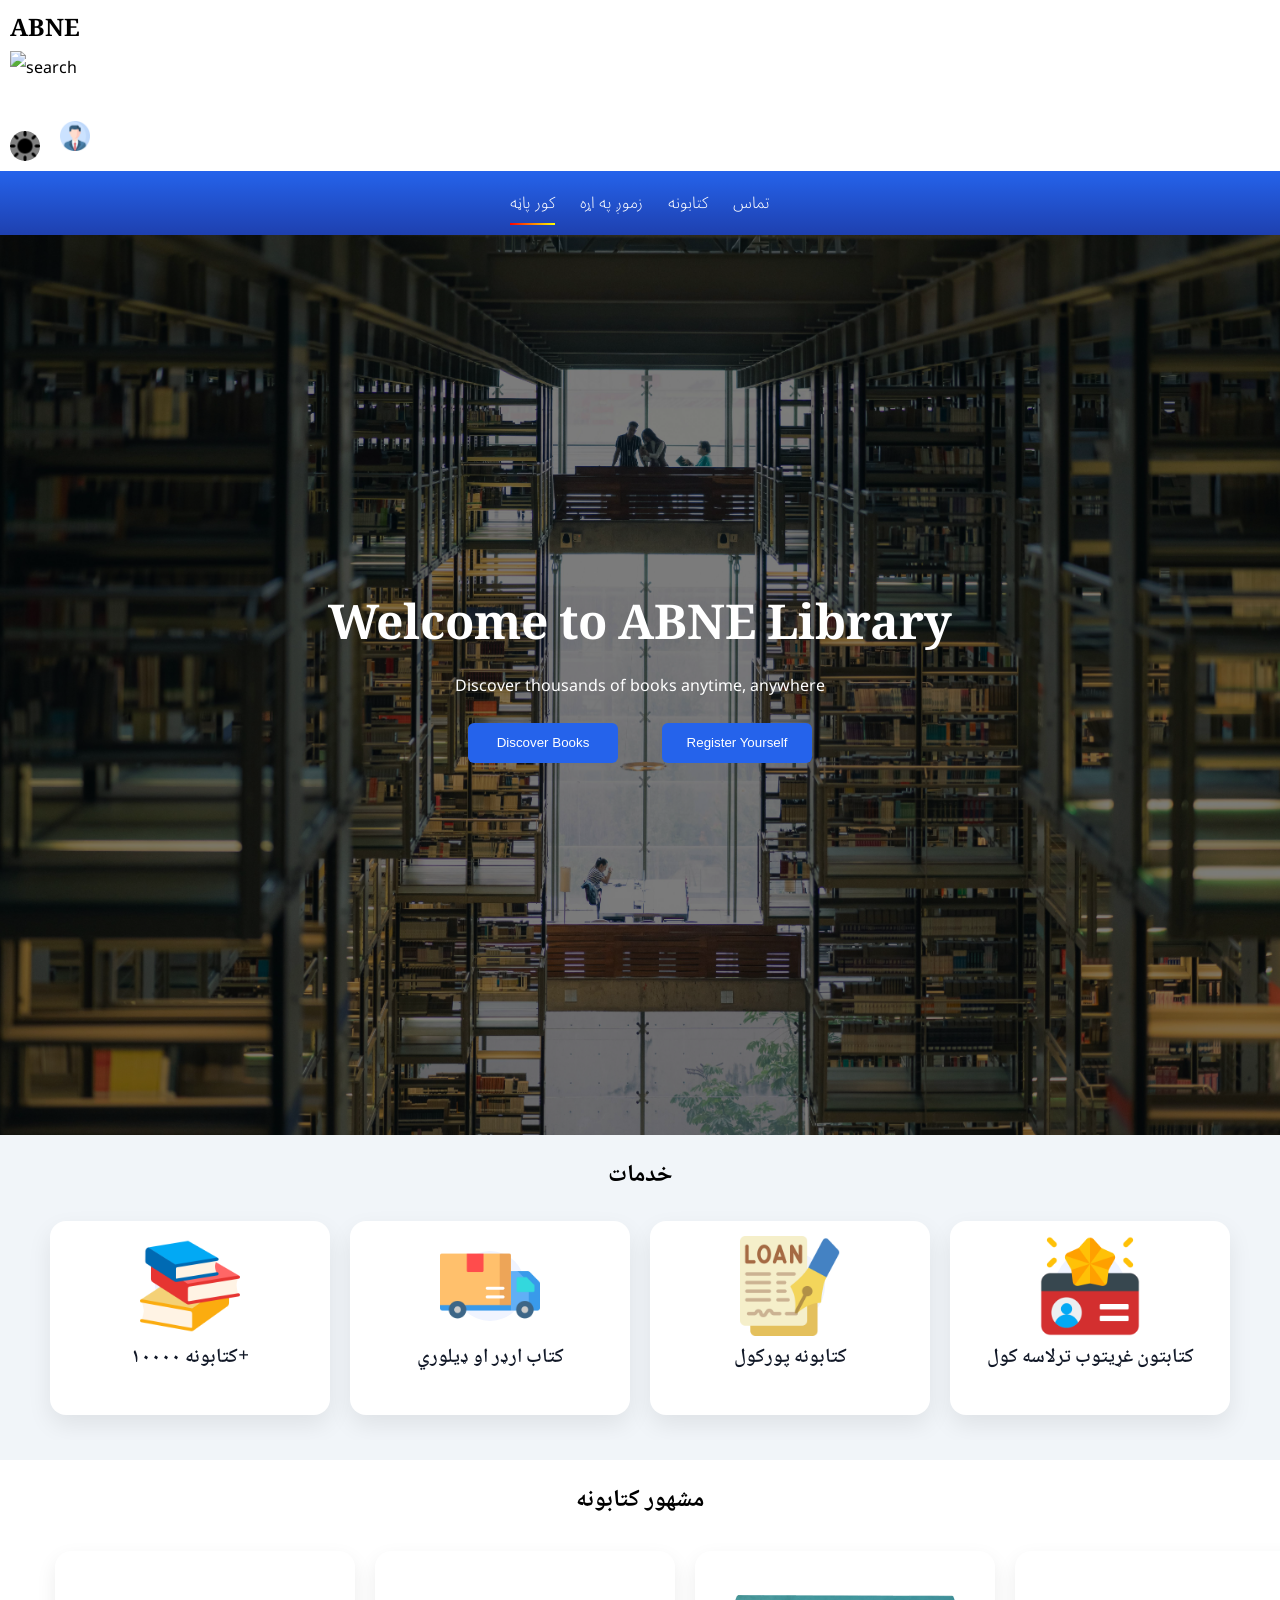
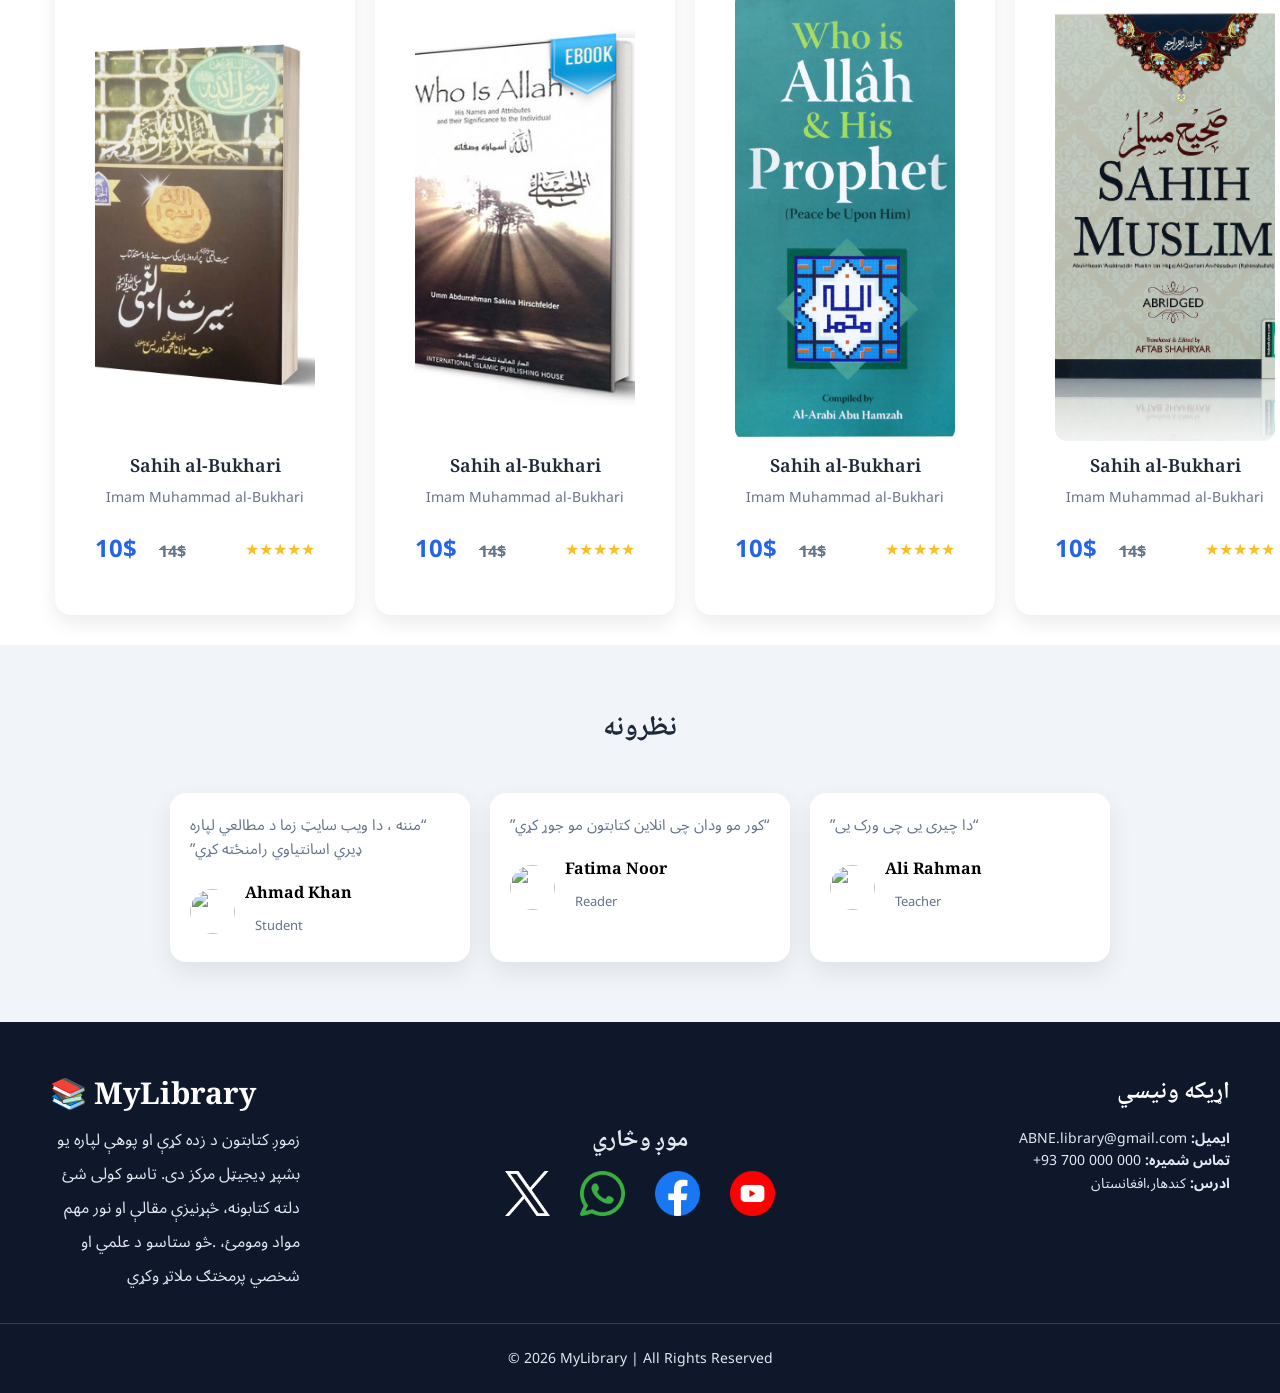
==== index.html @ 6ad006e9 "updated homepage" ====
<!DOCTYPE html>
<html lang="ps">

<head>
    <meta charset="UTF-8">
    <meta name="viewport" content="width=device-width, initial-scale=1.0">
    <title>ABNE Library</title>
    <link rel="stylesheet" href="style.css">
    <link rel="stylesheet" href="navbar.css">

    <link rel="preload" as="image" href="./assets/herosection.jpg">
    <link rel="preload" as="image" href="./assets/herosection2.jpg">
    <link rel="preload" as="image" href="./assets/herosection3.jpg">
    <link rel="preload" as="image" href="./assets/herosection4.jpg">

    <link
        href="https://fonts.googleapis.com/css2?family=Noto+Naskh+Arabic:wght@400;700&family=Noto+Sans+Arabic:wght@400;700&display=swap"
        rel="stylesheet">
</head>
<style>
    .nav-links li:nth-of-type(1) a::after{
    width: 100%;
    background:linear-gradient(to right,red,yellow);
}
</style>
<body>

    <header>
        <div id="logo_container">
            <h2>ABNE</h2>
      <div id="search_container">
    <img src="icons/search.png" alt="search">
    <input type="text" placeholder="کتاب ولټوئ...">
</div>
        <div id="buttons_container">
            <button><img src="./assets/headerIcons/sun.png" alt="" width="30" height="30"></button>
            <div><img src="./assets/profile/profile.png" alt="" width="30" height="30"></div>
        </div>
    </header>
    <!-- Navbar -->
    <nav class="navbar">
        <div class="nav-container">
            <ul class="nav-links">
                <li><a href="index.html">کور پاڼه</a></li>
                <li><a href="about.html">زموږ په اړه</a></li>
                <li><a href="books.html">کتابونه</a></li>
                <li><a href="#">تماس</a></li>
            </ul>
        </div>
    </nav>

    <!-- Hero Section -->
    <section class="hero">
        <div class="hero-content">
            <h1>Welcome to ABNE Library</h1>
            <p>Discover thousands of books anytime, anywhere</p>
            <button>Discover Books</button>
            <button>Register Yourself</button>
        </div>
    </section>



    <section id="featureSection">
        <h1>خدمات</h1>
        <div id="featureCards">

            <div class="featureCard">
                <div class="featureIcon">
                    <img src="./assets/icons/stack-of-books.png" alt="" width="100" height="100">
                </div>
                <h3 class="featureTitle">کتابونه ۱۰۰۰۰+ </h3>
            </div>

            <div class="featureCard">
                <div class="featureIcon">
                    <img src="./assets/icons/delivery.png" alt="" width="100" height="100">
                </div>
                <h3 class="featureTitle">کتاب ارډر او ډیلوري</h3>
            </div>

            <div class="featureCard">
                <div class="featureIcon">
                    <img src="./assets/icons/signing.png" alt="" width="100" height="100">
                </div>
                <h3 class="featureTitle">کتابونه پورکول</h3>
            </div>
            <div class="featureCard">
                <div class="featureIcon">
                    <img src="./assets/icons/member-card.png" alt="" width="100" height="100">
                </div>
                <h3 class="featureTitle">کتابتون غړیتوب ترلاسه کول </h3>
            </div>
        </div>
    </section>


    <!-- Featured Books -->
    <section class="section">
        <h2>مشهور کتابونه</h2>
        <div class="books">

            <div class="featured_book">
                <div class="imgDiv">
                    <img src="./assets/books/Seerat-Ul-Nabi-S.A.W-By-Maulana-Muhammad-Idrees-Kandhlavi.jpg" alt="">
                </div>

                <div class="book-contents">
                    <h2>Sahih al-Bukhari</h2>
                    <p>Imam Muhammad al-Bukhari</p>
                </div>

                <div class="sellInfo">
                    <p class="discountPrice">10$ <span class="actualPrice">14$</span></p>
                    <p>★★★★★</p>
                </div>


            </div>
            <div class="featured_book">
                <div class="imgDiv">
                    <img src="./assets/books/who-is-allah-by-umm-abdurrahman-sakina-hirschfelder-ebook.jpg" alt="">
                </div>

                <div class="book-contents">
                    <h2>Sahih al-Bukhari</h2>
                    <p>Imam Muhammad al-Bukhari</p>
                </div>

                <div class="sellInfo">
                    <p class="discountPrice">10$ <span class="actualPrice">14$</span></p>
                    <p>★★★★★</p>
                </div>


            </div>
            <div class="featured_book">
                <div class="imgDiv">
                    <img src="./assets/books/who-is-allah-and-his-prophet-pbuh-darussalam-20180420-143947.webp" alt="">
                </div>

                <div class="book-contents">
                    <h2>Sahih al-Bukhari</h2>
                    <p>Imam Muhammad al-Bukhari</p>
                </div>

                <div class="sellInfo">
                    <p class="discountPrice">10$ <span class="actualPrice">14$</span></p>
                    <p>★★★★★</p>
                </div>


            </div>


            <div class="featured_book">
                <div class="imgDiv">
                    <img src="./assets/books/sahih-muslim-abridged.jpg" alt="" width="100%" height="100%">
                </div>

                <div class="book-contents">
                    <h2>Sahih al-Bukhari</h2>
                    <p>Imam Muhammad al-Bukhari</p>
                </div>

                <div class="sellInfo">
                    <p class="discountPrice">10$ <span class="actualPrice">14$</span></p>
                    <p>★★★★★</p>
                </div>


            </div>




        </div>
    </section>




    <div class="testimonials">
        <h2>نظرونه</h2>

        <div class="testimonial-container">

            <div class="testimonial">
                <p class="message" dir="rtl">
                    “مننه ، دا ویب سایټ زما د مطالعي لپاره ډيري اسانتیاوي رامنځته کړي”
                </p>
                <div class="user">
                    <img src="https://i.pravatar.cc/50?img=1" alt="">
                    <div>
                        <h4>Ahmad Khan</h4>
                        <span>Student</span>
                    </div>
                </div>
            </div>

            <div class="testimonial">
                <p class="message" dir="rtl">
                    “کور مو ودان چی انلاین کتابتون مو جوړ کړي”
                </p>
                <div class="user">
                    <img src="https://i.pravatar.cc/50?img=2" alt="">
                    <div>
                        <h4>Fatima Noor</h4>
                        <span>Reader</span>
                    </div>
                </div>
            </div>

            <div class="testimonial">
                <p class="message" dir="rtl">
                    “دا چیری یی چی ورک یی”
                </p>
                <div class="user">
                    <img src="https://i.pravatar.cc/50?img=3" alt="">
                    <div>
                        <h4>Ali Rahman</h4>
                        <span>Teacher</span>
                    </div>
                </div>
            </div>

        </div>
    </div>



    <footer class="footer">
        <div class="footer-container">

            <div class="footer-section-about">
                <h2 class="logo">📚 MyLibrary</h2>
                <p dir="rtl">
                    زموږ کتابتون د زده کړې او پوهې لپاره یو بشپړ ډیجیټل مرکز دی.
                    تاسو کولی شئ دلته کتابونه، څېړنیزې مقالې او نور مهم مواد ومومئ،
                    .څو ستاسو د علمي او شخصي پرمختګ ملاتړ وکړي

                </p>
            </div>

            <div class="socials">
                <h2>موږ وڅاري</h2>
                <div>
                    <a href="www.x.com"><img src="./assets/logos/logo-white.png" alt="" width="45" height="45"></a>
                    <a href="whatsapp.com"><img src="./assets/logos/whatsapp.png" alt="" width="45" height="45"></a>
                    <a href="#"><img src="./assets/logos/facebook.png" alt="" width="45" height="45"></a>
                    <a href="#"><img src="./assets/logos/youtube (1).png" alt="" width="45" height="45"></a>
                </div>
            </div>

            <!-- Contact -->
            <div class="footer-section">
                <h2 dir="rtl">اړیکه ونیسي</h2>

                <p dir="rtl"><strong>ایمیل:</strong> <span dir="ltr">ABNE.library@gmail.com</span></p>

                <p dir="rtl"><strong>تماس شمیره:</strong> <span dir="ltr">+93 700 000 000</span></p>

                <p dir="rtl"><strong>ادرس:</strong> کندهار،افغانستان</p>

                <!-- Social -->
            </div>

        </div>

        <!-- Bottom -->
        <div class="footer-bottom">
            <p>© 2026 MyLibrary | All Rights Reserved</p>
        </div>
    </footer>

</body>

</html>
---- style.css ----
:root {
  --primary: #2563eb;
  --primary-dark: #1e40af;
  --primary-light: #dbeafe;

  --bg: #ffffff;
  --bg-light: #f1f5f9;

  --text: #1e293b;
  --text-light: #64748b;

  --dark: #0f172a;
}

button{
  color:red;
  background-color: gray;
  width:100px;
  height: 30px;
  margin-top: 10px;

}


* {
  margin: 0;
  padding: 0;
  box-sizing: border-box;
  /* font-family: Arial, sans-serif; */

}


body {
  font-family: "Noto Sans Arabic", sans-serif;
}

h1,
h2,
h3,
h4,
h5,
h6 {
  font-family: "Noto Naskh Arabic", serif;
}

.hero {
  display: flex;
  align-items: center;
  justify-content: center;
  color: white;
  text-align: center;
  position: relative;
  background: url("./assets/herosection.jpg") center/cover no-repeat;
  animation: herosectionBackground 20s infinite ease-in-out;
  height: 100vh;
}


@keyframes herosectionBackground {
  0% {
    background: url("./assets/herosection.jpg") center/cover no-repeat;
  }
  30% {
    background: url("./assets/herosection2.jpg") center/cover no-repeat;
  }
  70% {
    background: url("./assets/herosection3.jpg") center/cover no-repeat;
  }
  90% {
    background: url("./assets/herosection4.jpg") center/cover no-repeat;
  }
  100% {
    background: url("./assets/herosection.jpg") center/cover no-repeat;
  }
}

.hero::after {
  content: "";
  position: absolute;
  width: 100%;
  height: 100%;
  background: rgba(0, 0, 0, 0.5);
  /* padding-top: 100px; */
}

.hero-content {
  position: relative;
  z-index: 1;
}

.hero h1 {
  font-size: 3rem;
}

.hero .hero-content button {
  width: 150px;
  height: 40px;
  background: var(--primary);
  border: none;
  color: white;
  margin: 20px;
  border-radius: 6px;
  cursor: pointer;
  transition: 0.3s;
}

.hero .hero-content button:hover {
  background: var(--primary-dark);
}

#featureSection {
  display: flex;
  flex-direction: column;
  justify-content: center;
  align-items: center;
  border: 1px solid gray;
  border-style: unset;
  background: var(--bg-light);
  padding: 20px;
}

#featureCards {
  display: flex;
  gap: 20px;
  min-width: 400px;
  max-width: 100%;
  justify-content: flex-start;
  scrollbar-width: none; /* Firefox */
  -ms-overflow-style: none;
  overflow: auto;
  padding: 25px;
}
.featureCard {
  background: #ffffff;
  border-radius: 16px;
  padding: 30px 20px;
  width: 280px;
  text-align: center;
  box-shadow: 0 10px 25px rgba(0, 0, 0, 0.08);
  transition:
    transform 0.3s,
    box-shadow 0.3s;
  display: flex;
  flex-direction: column;
  align-items: center;
  flex-shrink: 0;
}

.featureCard:hover {
  transform: translateY(-8px) scale(1.03);
  box-shadow: 0 20px 40px rgba(0, 0, 0, 0.15);
}

.featureIcon {
  background: #f0f4ff;
  color: #3b82f6; /* primary color */
  font-size: 32px;
  width: 70px;
  height: 70px;
  border-radius: 50%;
  display: flex;
  justify-content: center;
  align-items: center;
  margin-bottom: 20px;
}

.featureTitle {
  font-size: 20px;
  font-weight: 600;
  margin-bottom: 10px;
  color: #111827;
}

.section {
  padding-top: 20px;
  text-align: center;
  background: var(--bg);
}

.light {
  background: var(--bg-light);
}

/* Books */
.books {
  display: flex;
  justify-content: flex-start;
  gap: 20px;
  /* flex-wrap: wrap; */
  overflow: auto;
  padding: 30px 30px 30px 55px;
  margin-left: 0;
  scrollbar-width: none; /* Firefox */
  -ms-overflow-style: none;
}

/* Book Card */
.featured_book {
  background: var(--bg);
  border-radius: 16px;
  padding: 40px;
  /* width: 23vw; */
  width: 300px;
  min-width: 100px;
  box-shadow: 0 8px 20px rgba(0, 0, 0, 0.08);
  transition: 0.3s;
  cursor: pointer;
  flex-shrink: 0;
}

.featured_book:hover {
  transform: translateY(-8px) scale(1.02);
  box-shadow: 0 15px 30px rgba(0, 0, 0, 0.15);
}

.imgDiv {
  height: 50vh;
}

.featured_book img {
  width: 100%;
  height: 100%;
  object-fit: cover;
  border-radius: 12px;
}

.book-contents {
  margin-top: 12px;
}

.book-contents h2 {
  font-size: 18px;
  font-weight: 600;
  color: var(--text);
}

.book-contents p {
  font-size: 14px;
  color: var(--text-light);
}

.sellInfo {
  display: flex;
  justify-content: space-between;
  align-items: center;
  margin-top: 12px;
}

.discountPrice {
  font-weight: bold;
  color: var(--primary);
  font-size: 24px;
}

.actualPrice {
  text-decoration: line-through;
  color: var(--text-light);
  margin-left: 6px;
  font-size: 16px;
}

.sellInfo p:last-child {
  color: #fbbf24;
  font-size: 16px;
}

/* Category */
.category {
  width: 180px;
  height: 100px;
  background: linear-gradient(135deg, var(--primary), var(--primary-dark));
  border-radius: 16px;
  display: flex;
  justify-content: center;
  align-items: center;
  cursor: pointer;
  transition: 0.3s;
  box-shadow: 0 8px 20px rgba(0, 0, 0, 0.1);
  gap: 10px;
}

.category p {
  color: white;
  font-size: 18px;
  font-weight: 600;
  letter-spacing: 1px;
}

.category:hover {
  transform: translateY(-8px) scale(1.05);
  box-shadow: 0 15px 30px rgba(0, 0, 0, 0.2);
}

.categories {
  padding: 20px;
  display: flex;
  gap: 20px;
  justify-content: center;
  align-items: center;
  flex-wrap: wrap;
}

/* Testimonials */
.testimonials {
  padding: 60px 20px;
  background: var(--bg-light);
  text-align: center;
}

.testimonials h2 {
  font-size: 28px;
  margin-bottom: 40px;
  font-weight: 700;
  color: var(--text);
}

.testimonial-container {
  display: flex;
  gap: 20px;
  justify-content: center;
  flex-wrap: wrap;
}

.testimonial {
  background: white;
  padding: 20px;
  width: 300px;
  border-radius: 16px;
  box-shadow: 0 10px 25px rgba(0, 0, 0, 0.08);
  text-align: left;
  transition: 0.3s;
}

.testimonial:hover {
  transform: translateY(-8px);
  box-shadow: 0 20px 40px rgba(0, 0, 0, 0.15);
}

.message {
  font-size: 15px;
  color: var(--text-light);
  margin-bottom: 20px;
  line-height: 1.6;
}

.user {
  display: flex;
  align-items: center;
  gap: 10px;
}

.user img {
  width: 45px;
  height: 45px;
  border-radius: 50%;
}

.user h4 {
  font-size: 16px;
}

.user span {
  font-size: 13px;
  color: var(--text-light);
}

/* Footer */
.footer {
  background: var(--dark);
  color: #e2e8f0;
  padding-top: 50px;
}



.footer-container {
  display: grid;
  grid-template-columns: repeat(auto-fit, minmax(220px, 1fr));
  gap: 30px;
  padding: 0 50px;
}

.footer-section h2,
.footer-section h3 {
  color: white;
  margin-bottom: 15px;
}

.footer-section p {
  font-size: 14px;
  line-height: 1.6;
}

.footer-section ul {
  list-style: none;
}

.footer-section ul li {
  margin: 8px 0;
}

.footer-section ul li a {
  text-decoration: none;
  color: #cbd5f5;
  transition: 0.3s;
}

.footer-section ul li a:hover {
  color: var(--primary);
  padding-left: 5px;

}

.footer-section-about{
  width: 250px;
}

.socials{
  display: flex;
  flex-direction: column;
  justify-content: center;
  align-items: center;

}



.socials a {
  font-size: 40px;
  text-decoration: none;
  transition: 0.3s;
}
.socials a:hover{
  opacity: 0.5;
}

.socials div{
  display: flex;
  gap: 30px;
  justify-content: center;
  align-items: center;
}


.footer-bottom {
  text-align: center;
  padding: 20px;
  margin-top: 30px;
  border-top: 1px solid #334155;
  font-size: 14px;
}


span{
  padding-left: 10px;
  font-size: 14px;
}
---- navbar.css ----
header{
    display: flex;
    justify-content: space-between;
    padding: 10px;
}

#search_container {
    position: relative;
    width: 280px;
}

#search_container input {
    width: 100%;
    padding: 10px 15px 10px 40px; /* space for icon */
    border-radius: 25px;
    border: none;
    outline: none;
    background: rgba(255, 255, 255, 0.15);
    color: white;
    font-size: 14px;
    transition: 0.3s;
    backdrop-filter: blur(10px);
}

/* Placeholder color */
#search_container input::placeholder {
    color: rgba(255,255,255,0.7);
}

/* Icon */
#search_container i {
    position: absolute;
    left: 12px;
    top: 50%;
    transform: translateY(-50%);
    color: white;
    font-size: 14px;
}

/* Focus effect */
#search_container input:focus {
    background: rgba(255, 255, 255, 0.25);
    box-shadow: 0 0 0 2px rgba(255,255,255,0.3);
}

header #buttons_container{
    display: flex;
}


#buttons_container button, #buttons_container div {
    border: none;
    width: 30px;
    height:30px;
    border-radius: 15px;    
}

#buttons_container div{
    margin-left:20px;
}

.navbar {
    background: linear-gradient(180deg, var(--primary), var(--primary-dark));
    padding: 15px;
    position: sticky;
    top: 0;
    z-index: 1000;
    /* box-shadow: rgba(17, 17, 26, 0.1) 0px 0px 16px, rgba(17, 17, 26, 0.05) 0px 8px 32px; */
}


/* Container */
.nav-container {
    display: flex;
    justify-content: space-between;
    align-items: center;
    flex-wrap: wrap;
    align-items: center;
    justify-content: center;
}

/* Logo */
.logo {
    color: white;
    font-size: 30px;
    font-weight: bold;
}

/* Links */
.nav-links {
    display: flex;
    list-style: none;
    gap: 25px;
}

.nav-links a {
    color: white;
    text-decoration: none;
    transition: 0.3s;
    font-weight: 300;
    position: relative;
}


.nav-links a::after {
    content: "";
    position: absolute;
    width: 0%;
    height: 2px;
    background: white;
    left: 0;
    bottom: -5px;
    transition: 0.3s;
}

.nav-links a:hover::after {
    width: 100%;
}
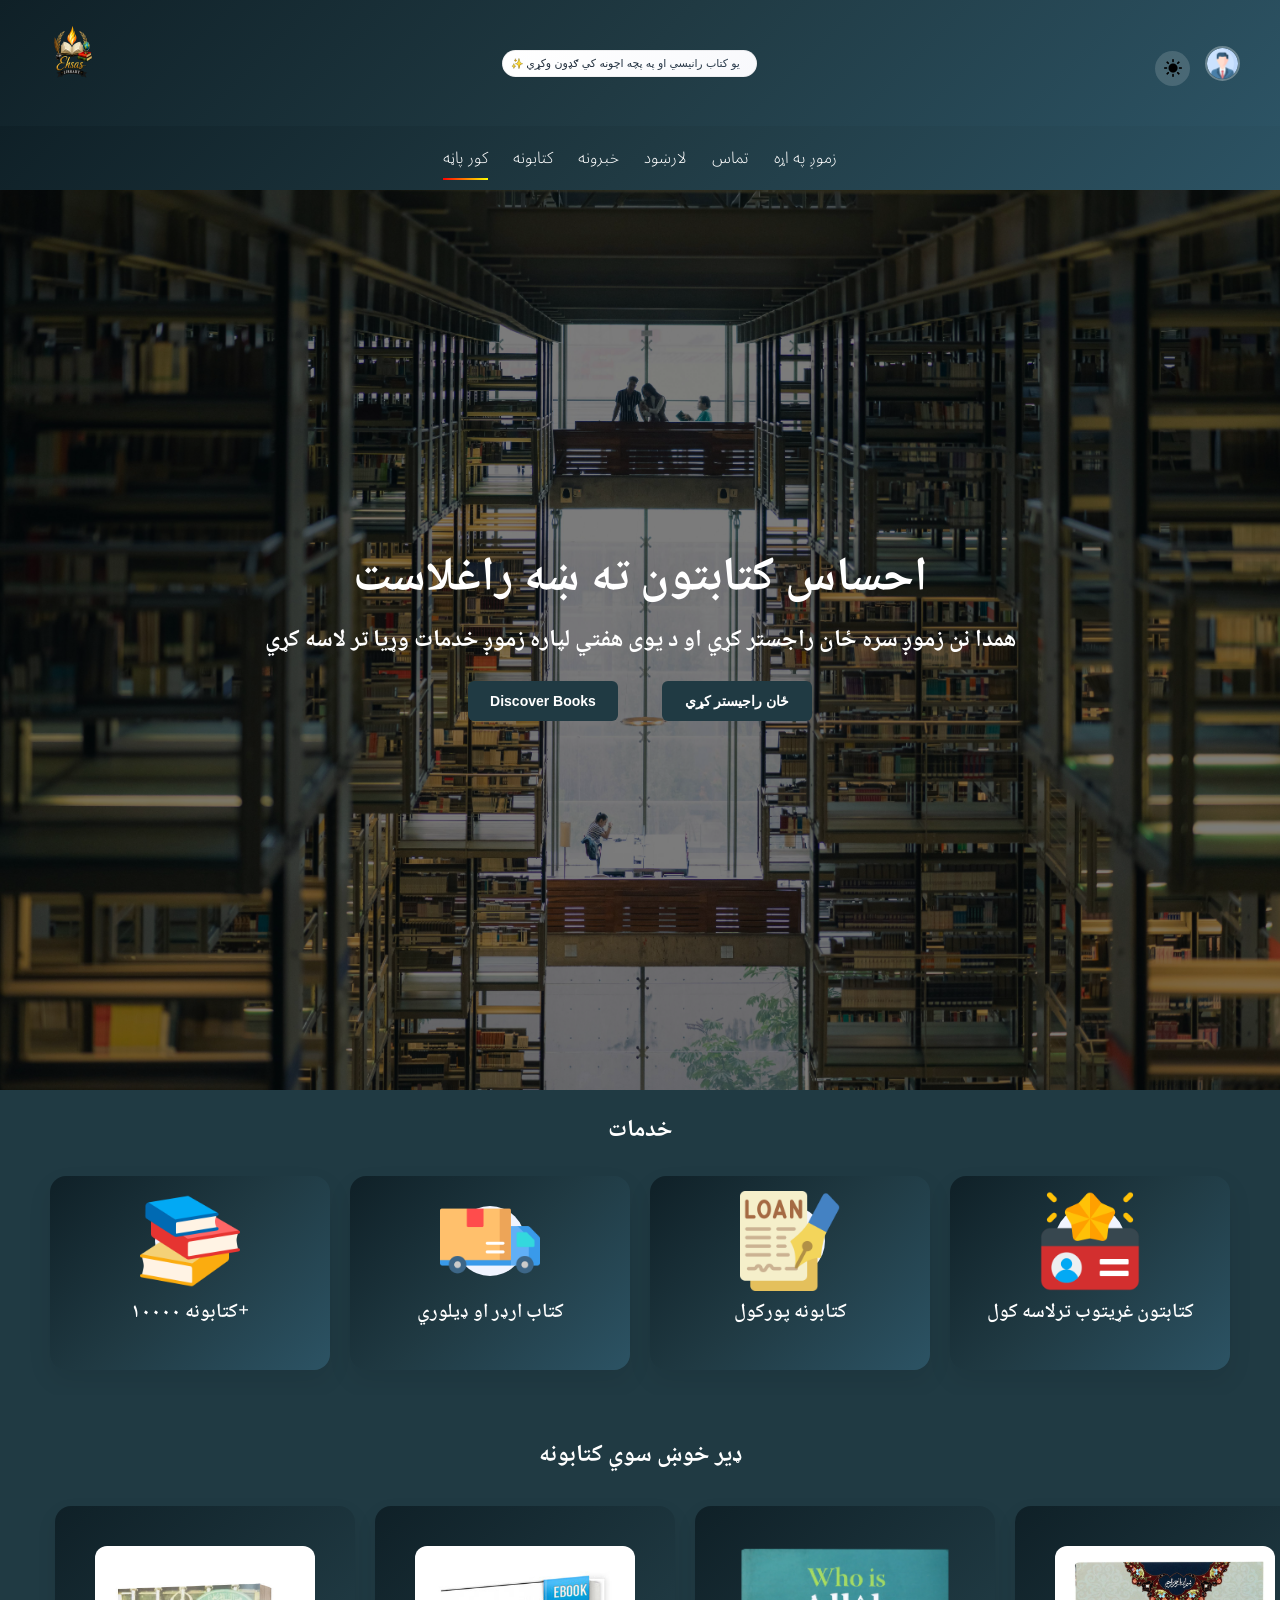
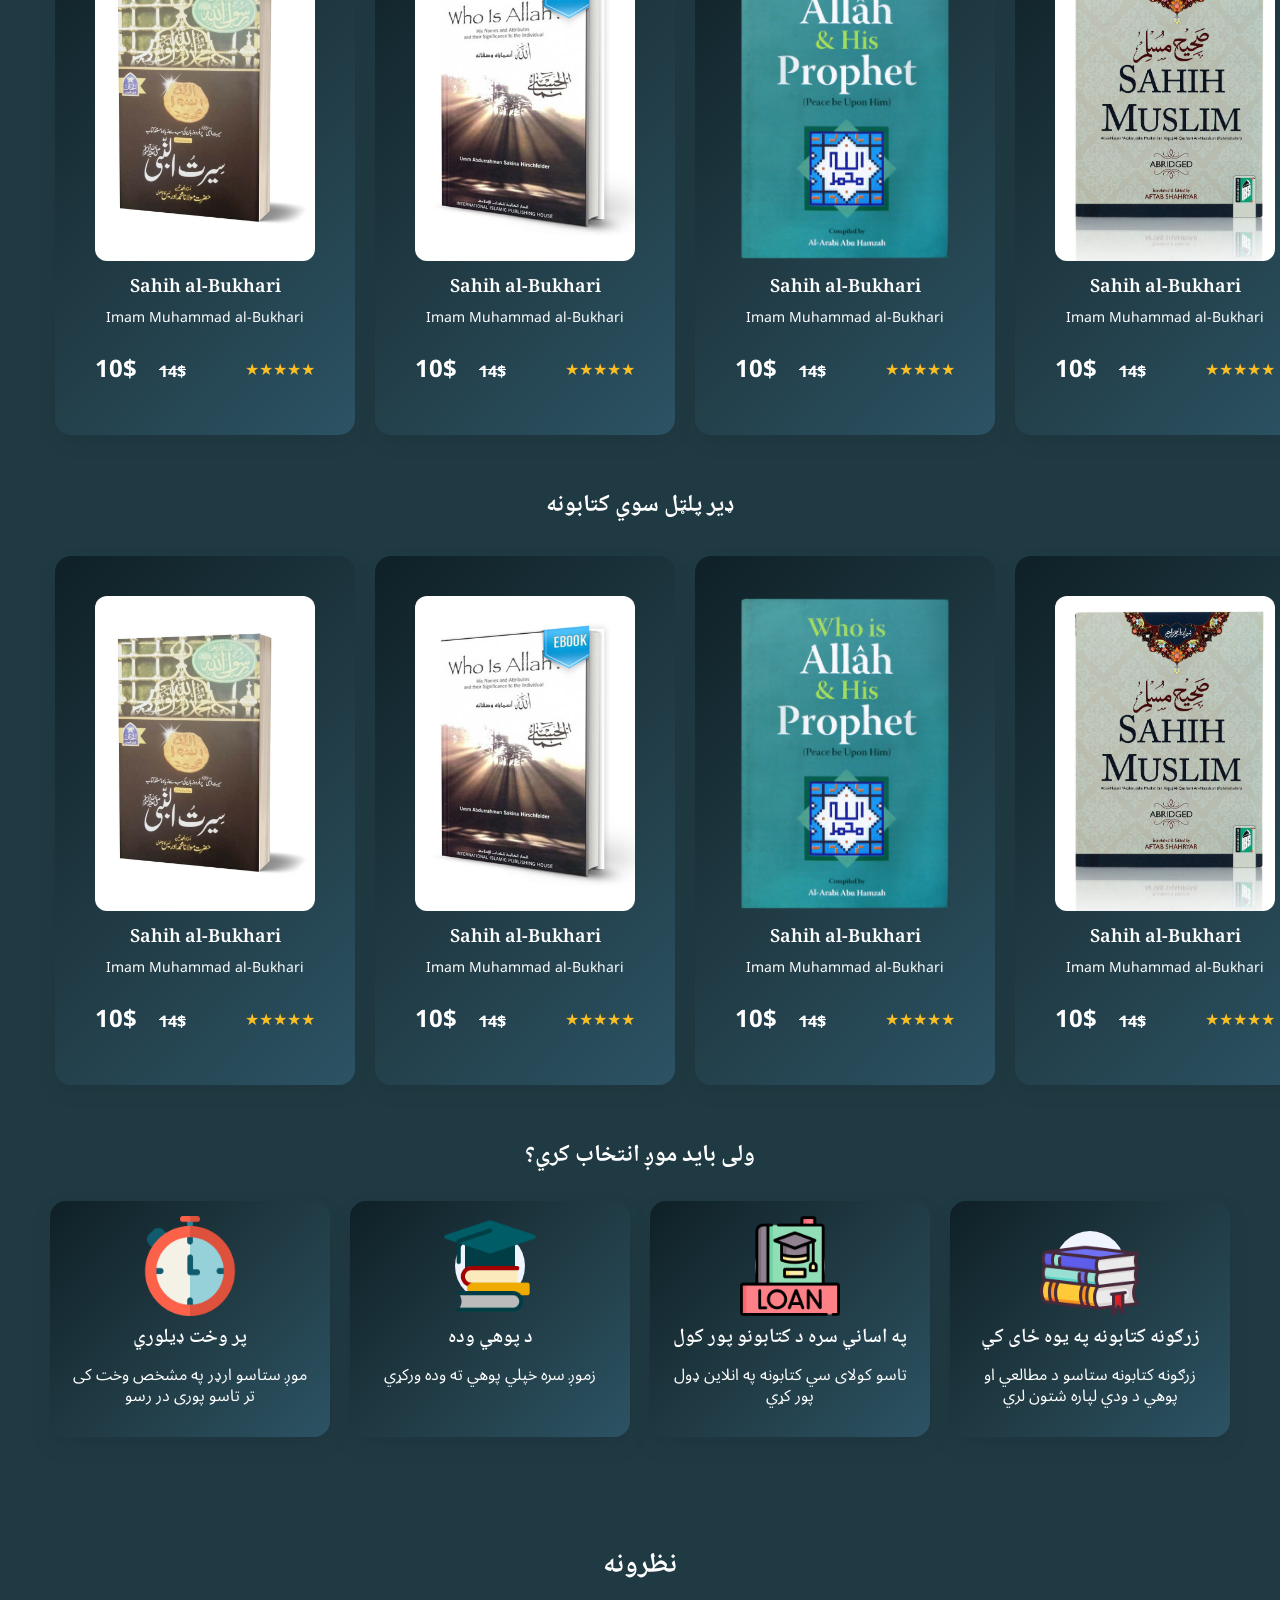
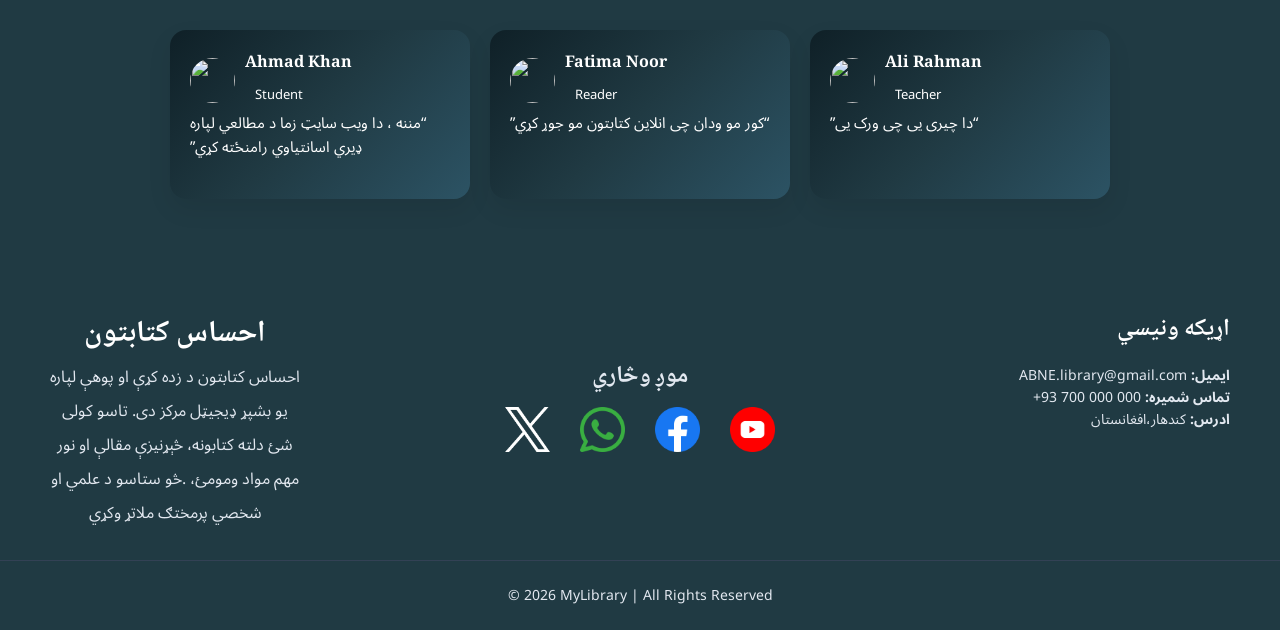
==== commit 84725216: "new feature" ====
--- a/index.html
+++ b/index.html
@@ -24,27 +24,58 @@
 }
 </style>
 <body>
-
-    <header>
-        <div id="logo_container">
-            <h2>ABNE</h2>
-      <div id="search_container">
-    <img src="icons/search.png" alt="search">
-    <input type="text" placeholder="کتاب ولټوئ...">
-</div>
-        <div id="buttons_container">
-            <button><img src="./assets/headerIcons/sun.png" alt="" width="30" height="30"></button>
-            <div><img src="./assets/profile/profile.png" alt="" width="30" height="30"></div>
-        </div>
-    </header>
-    <!-- Navbar -->
+<!-- 
+<header>
+    <div id="logo_container">
+        <img src="./assets/logos/Ehsas Library logo design.png" alt="logo" >
+    </div>
+
+    <div id="search_container">
+        <img src="./assets/icons/search.png" alt="search" dir="rtl">
+        <input type="text" placeholder="کتاب ولټوئ...">
+    </div>
+
+    <div id="buttons_container">
+        <button>
+            <img src="./assets/headerIcons/sun.png" alt="" width="18" height="18">
+        </button>
+        <div>
+            <img src="./assets/profile/profile.png" alt="" width="30" height="30">
+        </div>
+    </div>
+</header> -->
+
+<header>
+    <div id="logo_container">
+        <img src="./assets/logos/Ehsas Library logo design.png" alt="logo">
+    </div>
+
+    <!-- AD SECTION (instead of search) -->
+    <div id="ad_container">
+        <!-- <img src="./assets/ads/ad-banner.png" alt="Advertisement"> -->
+        <span>یو کتاب رانیسي او په پچه اچونه کي ګډون وکړي</span>
+    </div>
+
+    <div id="buttons_container">
+        <button>
+            <img src="./assets/headerIcons/sun.png" alt="" width="18" height="18">
+        </button>
+
+        <div>
+            <img src="./assets/profile/profile.png" alt="" width="30" height="30">
+        </div>
+    </div>
+</header>
+
     <nav class="navbar">
         <div class="nav-container">
             <ul class="nav-links">
                 <li><a href="index.html">کور پاڼه</a></li>
+                <li><a href="books.html">کتابونه</a></li>
+                <li><a href="books.html">خبرونه</a></li>
+                <li><a href="books.html">لارښود</a></li>
+                <li><a href="#">تماس</a></li>
                 <li><a href="about.html">زموږ په اړه</a></li>
-                <li><a href="books.html">کتابونه</a></li>
-                <li><a href="#">تماس</a></li>
             </ul>
         </div>
     </nav>
@@ -52,10 +83,10 @@
     <!-- Hero Section -->
     <section class="hero">
         <div class="hero-content">
-            <h1>Welcome to ABNE Library</h1>
-            <p>Discover thousands of books anytime, anywhere</p>
+            <h1>احساس کتابتون ته ښه راغلاست</h1>
+            <h2>همدا نن زموږ سره ځان راجستر کړي او د یوی هفتي لپاره زموږ خدمات وړیا تر لاسه کړي</h2>
             <button>Discover Books</button>
-            <button>Register Yourself</button>
+            <button>ځان راجیستر کړي</button>
         </div>
     </section>
 
@@ -97,7 +128,7 @@
 
     <!-- Featured Books -->
     <section class="section">
-        <h2>مشهور کتابونه</h2>
+        <h1>ډیر خوښ سوي کتابونه</h1>
         <div class="books">
 
             <div class="featured_book">
@@ -155,7 +186,7 @@
 
             <div class="featured_book">
                 <div class="imgDiv">
-                    <img src="./assets/books/sahih-muslim-abridged.jpg" alt="" width="100%" height="100%">
+                    <img src="./assets/books/sahih-muslim-abridged.jpg" alt="" >
                 </div>
 
                 <div class="book-contents">
@@ -177,6 +208,128 @@
         </div>
     </section>
 
+    <section class="section">
+        <h1>ډیر پلټل سوي کتابونه</h1>
+        <div class="books">
+
+            <div class="featured_book">
+                <div class="imgDiv">
+                    <img src="./assets/books/Seerat-Ul-Nabi-S.A.W-By-Maulana-Muhammad-Idrees-Kandhlavi.jpg" alt="">
+                </div>
+
+                <div class="book-contents">
+                    <h2>Sahih al-Bukhari</h2>
+                    <p>Imam Muhammad al-Bukhari</p>
+                </div>
+
+                <div class="sellInfo">
+                    <p class="discountPrice">10$ <span class="actualPrice">14$</span></p>
+                    <p>★★★★★</p>
+                </div>
+
+
+            </div>
+            <div class="featured_book">
+                <div class="imgDiv">
+                    <img src="./assets/books/who-is-allah-by-umm-abdurrahman-sakina-hirschfelder-ebook.jpg" alt="">
+                </div>
+
+                <div class="book-contents">
+                    <h2>Sahih al-Bukhari</h2>
+                    <p>Imam Muhammad al-Bukhari</p>
+                </div>
+
+                <div class="sellInfo">
+                    <p class="discountPrice">10$ <span class="actualPrice">14$</span></p>
+                    <p>★★★★★</p>
+                </div>
+
+
+            </div>
+            <div class="featured_book">
+                <div class="imgDiv">
+                    <img src="./assets/books/who-is-allah-and-his-prophet-pbuh-darussalam-20180420-143947.webp" alt="">
+                </div>
+
+                <div class="book-contents">
+                    <h2>Sahih al-Bukhari</h2>
+                    <p>Imam Muhammad al-Bukhari</p>
+                </div>
+
+                <div class="sellInfo">
+                    <p class="discountPrice">10$ <span class="actualPrice">14$</span></p>
+                    <p>★★★★★</p>
+                </div>
+
+
+            </div>
+
+
+            <div class="featured_book">
+                <div class="imgDiv">
+                    <img src="./assets/books/sahih-muslim-abridged.jpg" alt="" >
+                </div>
+
+                <div class="book-contents">
+                    <h2>Sahih al-Bukhari</h2>
+                    <p>Imam Muhammad al-Bukhari</p>
+                </div>
+
+                <div class="sellInfo">
+                    <p class="discountPrice">10$ <span class="actualPrice">14$</span></p>
+                    <p>★★★★★</p>
+                </div>
+
+
+            </div>
+
+
+
+
+        </div>
+    </section>
+
+
+    
+    <section id="featureSection">
+        <h1>ولی باید موږ انتخاب کري؟</h1>
+        <div id="featureCards">
+
+            <div class="featureCard">
+                <div class="featureIcon">
+                    <img src="./assets/icons/chronometer.png" alt="" width="100" height="100">
+                </div>
+                <h2 class="featureTitle">پر وخت ډیلوري</h2>
+                <p>
+                   موږ ستاسو ارډر په مشخص وخت کی تر تاسو پوری در رسو
+                </p>
+            </div>
+
+            <div class="featureCard">
+                <div class="featureIcon">
+                    <img src="./assets/icons/books.png" alt="" width="100" height="100">
+                </div>
+                <h2 class="featureTitle">د پوهي وده</h2>
+                <p>زموږ سره خپلي پوهي ته وده ورکړي</p>
+            </div>
+
+            <div class="featureCard">
+                <div class="featureIcon">
+                    <img src="./assets/icons/loan.png" alt="" width="100" height="100">
+                </div>
+                <h2 class="featureTitle">په اساني سره د کتابونو پور کول</h2>
+                <p>تاسو کولای سي کتابونه په انلاین ډول پور کړي</p>
+            </div>
+
+            <div class="featureCard">
+                <div class="featureIcon">
+                    <img src="./assets/icons/book.png" alt="" width="100" height="100">
+                </div>
+                <h2 class="featureTitle">زرګونه کتابونه په یوه ځای کي</h2>
+                <p>زرګونه کتابونه ستاسو د مطالعي او پوهي د ودي لپاره شتون لري </p>
+            </div>
+        </div>
+    </section>
 
 
 
@@ -186,9 +339,6 @@
         <div class="testimonial-container">
 
             <div class="testimonial">
-                <p class="message" dir="rtl">
-                    “مننه ، دا ویب سایټ زما د مطالعي لپاره ډيري اسانتیاوي رامنځته کړي”
-                </p>
                 <div class="user">
                     <img src="https://i.pravatar.cc/50?img=1" alt="">
                     <div>
@@ -196,12 +346,12 @@
                         <span>Student</span>
                     </div>
                 </div>
+                <p class="message" dir="rtl">
+                    “مننه ، دا ویب سایټ زما د مطالعي لپاره ډيري اسانتیاوي رامنځته کړي”
+                </p>
             </div>
 
             <div class="testimonial">
-                <p class="message" dir="rtl">
-                    “کور مو ودان چی انلاین کتابتون مو جوړ کړي”
-                </p>
                 <div class="user">
                     <img src="https://i.pravatar.cc/50?img=2" alt="">
                     <div>
@@ -209,12 +359,12 @@
                         <span>Reader</span>
                     </div>
                 </div>
+                <p class="message" dir="rtl">
+                    “کور مو ودان چی انلاین کتابتون مو جوړ کړي”
+                </p>
             </div>
 
             <div class="testimonial">
-                <p class="message" dir="rtl">
-                    “دا چیری یی چی ورک یی”
-                </p>
                 <div class="user">
                     <img src="https://i.pravatar.cc/50?img=3" alt="">
                     <div>
@@ -222,6 +372,9 @@
                         <span>Teacher</span>
                     </div>
                 </div>
+                <p class="message" dir="rtl">
+                    “دا چیری یی چی ورک یی”
+                </p>
             </div>
 
         </div>
@@ -233,9 +386,9 @@
         <div class="footer-container">
 
             <div class="footer-section-about">
-                <h2 class="logo">📚 MyLibrary</h2>
+                <h2 class="logo">احساس کتابتون</h2>
                 <p dir="rtl">
-                    زموږ کتابتون د زده کړې او پوهې لپاره یو بشپړ ډیجیټل مرکز دی.
+                    احساس کتابتون د زده کړې او پوهې لپاره یو بشپړ ډیجیټل مرکز دی.
                     تاسو کولی شئ دلته کتابونه، څېړنیزې مقالې او نور مهم مواد ومومئ،
                     .څو ستاسو د علمي او شخصي پرمختګ ملاتړ وکړي
 
--- a/style.css
+++ b/style.css
@@ -1,15 +1,9 @@
 :root {
-  --primary: #2563eb;
-  --primary-dark: #1e40af;
-  --primary-light: #dbeafe;
-
-  --bg: #ffffff;
-  --bg-light: #f1f5f9;
-
-  --text: #1e293b;
-  --text-light: #64748b;
-
-  --dark: #0f172a;
+  /* --dark: #0f172a; */
+  /* --bg-color: linear-gradient(135deg, #0f2027, #203a43, #2c5364); */
+  --bg-color:#203a43;
+  --card-bg-color:linear-gradient(135deg, #0f2027, #203a43, #2c5364);
+  --nav-head-bg-color:linear-gradient(135deg, #0f2027, #203a43, #2c5364);
 }
 
 button{
@@ -52,7 +46,7 @@
   text-align: center;
   position: relative;
   background: url("./assets/herosection.jpg") center/cover no-repeat;
-  animation: herosectionBackground 20s infinite ease-in-out;
+  animation: herosectionBackground 30s infinite ease-in-out;
   height: 100vh;
 }
 
@@ -65,10 +59,10 @@
     background: url("./assets/herosection2.jpg") center/cover no-repeat;
   }
   70% {
-    background: url("./assets/herosection3.jpg") center/cover no-repeat;
+    background: url("./assets/Book-Delivery-1080x675.jpg") center/cover no-repeat;
   }
   90% {
-    background: url("./assets/herosection4.jpg") center/cover no-repeat;
+    background: url("./assets/43-new.jpg") center/cover no-repeat;
   }
   100% {
     background: url("./assets/herosection.jpg") center/cover no-repeat;
@@ -96,17 +90,20 @@
 .hero .hero-content button {
   width: 150px;
   height: 40px;
-  background: var(--primary);
+  background: var(--bg-color);
   border: none;
   color: white;
   margin: 20px;
   border-radius: 6px;
   cursor: pointer;
   transition: 0.3s;
+  font-size: 14px;
+  font-weight: bold;
 }
 
 .hero .hero-content button:hover {
-  background: var(--primary-dark);
+  opacity: 0.8;
+
 }
 
 #featureSection {
@@ -114,10 +111,9 @@
   flex-direction: column;
   justify-content: center;
   align-items: center;
-  border: 1px solid gray;
-  border-style: unset;
-  background: var(--bg-light);
+  background: var(--bg-color);
   padding: 20px;
+  color: #ffffff;
 }
 
 #featureCards {
@@ -126,13 +122,13 @@
   min-width: 400px;
   max-width: 100%;
   justify-content: flex-start;
-  scrollbar-width: none; /* Firefox */
+  scrollbar-width: none;
   -ms-overflow-style: none;
   overflow: auto;
   padding: 25px;
 }
 .featureCard {
-  background: #ffffff;
+  background: var(--card-bg-color);
   border-radius: 16px;
   padding: 30px 20px;
   width: 280px;
@@ -145,6 +141,7 @@
   flex-direction: column;
   align-items: center;
   flex-shrink: 0;
+  color: #ffffff;
 }
 
 .featureCard:hover {
@@ -169,17 +166,14 @@
   font-size: 20px;
   font-weight: 600;
   margin-bottom: 10px;
-  color: #111827;
+
 }
 
 .section {
   padding-top: 20px;
   text-align: center;
-  background: var(--bg);
-}
-
-.light {
-  background: var(--bg-light);
+  background: var(--bg-color);
+  color: #ffffff;
 }
 
 /* Books */
@@ -187,26 +181,26 @@
   display: flex;
   justify-content: flex-start;
   gap: 20px;
-  /* flex-wrap: wrap; */
   overflow: auto;
   padding: 30px 30px 30px 55px;
   margin-left: 0;
-  scrollbar-width: none; /* Firefox */
+  scrollbar-width: none;
   -ms-overflow-style: none;
+  color: #ffffff;
+
 }
 
 /* Book Card */
 .featured_book {
-  background: var(--bg);
   border-radius: 16px;
   padding: 40px;
-  /* width: 23vw; */
   width: 300px;
   min-width: 100px;
   box-shadow: 0 8px 20px rgba(0, 0, 0, 0.08);
   transition: 0.3s;
   cursor: pointer;
   flex-shrink: 0;
+  background:var(--card-bg-color);
 }
 
 .featured_book:hover {
@@ -214,8 +208,11 @@
   box-shadow: 0 15px 30px rgba(0, 0, 0, 0.15);
 }
 
+.featureCard p{
+  line-height: 1.3;
+}
 .imgDiv {
-  height: 50vh;
+  height: 35vh;
 }
 
 .featured_book img {
@@ -223,6 +220,7 @@
   height: 100%;
   object-fit: cover;
   border-radius: 12px;
+  
 }
 
 .book-contents {
@@ -232,12 +230,13 @@
 .book-contents h2 {
   font-size: 18px;
   font-weight: 600;
-  color: var(--text);
+  color: white;
 }
 
 .book-contents p {
   font-size: 14px;
-  color: var(--text-light);
+  /* color: white; */
+  color: white;
 }
 
 .sellInfo {
@@ -249,13 +248,14 @@
 
 .discountPrice {
   font-weight: bold;
-  color: var(--primary);
+  color: white;
   font-size: 24px;
 }
 
 .actualPrice {
   text-decoration: line-through;
-  color: var(--text-light);
+  /* color: white; */
+  color: white;
   margin-left: 6px;
   font-size: 16px;
 }
@@ -265,54 +265,19 @@
   font-size: 16px;
 }
 
-/* Category */
-.category {
-  width: 180px;
-  height: 100px;
-  background: linear-gradient(135deg, var(--primary), var(--primary-dark));
-  border-radius: 16px;
-  display: flex;
-  justify-content: center;
-  align-items: center;
-  cursor: pointer;
-  transition: 0.3s;
-  box-shadow: 0 8px 20px rgba(0, 0, 0, 0.1);
-  gap: 10px;
-}
-
-.category p {
-  color: white;
-  font-size: 18px;
-  font-weight: 600;
-  letter-spacing: 1px;
-}
-
-.category:hover {
-  transform: translateY(-8px) scale(1.05);
-  box-shadow: 0 15px 30px rgba(0, 0, 0, 0.2);
-}
-
-.categories {
-  padding: 20px;
-  display: flex;
-  gap: 20px;
-  justify-content: center;
-  align-items: center;
-  flex-wrap: wrap;
-}
-
 /* Testimonials */
 .testimonials {
   padding: 60px 20px;
-  background: var(--bg-light);
-  text-align: center;
+  background: var(--bg-color);
+  text-align: center;
+  color: #ffffff;
 }
 
 .testimonials h2 {
   font-size: 28px;
   margin-bottom: 40px;
   font-weight: 700;
-  color: var(--text);
+  color: #ffffff;
 }
 
 .testimonial-container {
@@ -323,7 +288,7 @@
 }
 
 .testimonial {
-  background: white;
+  background: var(--card-bg-color);
   padding: 20px;
   width: 300px;
   border-radius: 16px;
@@ -339,7 +304,7 @@
 
 .message {
   font-size: 15px;
-  color: var(--text-light);
+  color: white;
   margin-bottom: 20px;
   line-height: 1.6;
 }
@@ -362,14 +327,15 @@
 
 .user span {
   font-size: 13px;
-  color: var(--text-light);
+  color: white;
 }
 
 /* Footer */
 .footer {
-  background: var(--dark);
+  background: var(--bg-color);
   color: #e2e8f0;
   padding-top: 50px;
+  
 }
 
 
@@ -414,6 +380,7 @@
 
 .footer-section-about{
   width: 250px;
+  text-align: center;
 }
 
 .socials{
--- a/navbar.css
+++ b/navbar.css
@@ -1,66 +1,208 @@
-header{
-    display: flex;
+/* HEADER MAIN */
+header {
+    display: flex;
+    align-items: center;
     justify-content: space-between;
-    padding: 10px;
-}
-
+    padding: 12px 40px;
+    background: var(--nav-head-bg-color);
+    color: white;
+    /* box-shadow: 0 4px 20px rgba(0,0,0,0.2); */
+}
+
+#logo_container img{
+    width: 5vw;
+    height: 10vh;
+}
+
+
+/* SEARCH BAR */
 #search_container {
     position: relative;
-    width: 280px;
-}
-
+    width: 320px;
+}
+
+/* input */
 #search_container input {
     width: 100%;
-    padding: 10px 15px 10px 40px; /* space for icon */
-    border-radius: 25px;
+    padding: 10px 15px 10px 45px;
+    border-radius: 30px;
     border: none;
     outline: none;
     background: rgba(255, 255, 255, 0.15);
     color: white;
     font-size: 14px;
-    transition: 0.3s;
-    backdrop-filter: blur(10px);
-}
-
-/* Placeholder color */
+    backdrop-filter: blur(12px);
+    transition: 0.3s;
+    text-align: right;
+    direction: rtl;
+}
+
+#ad_container {
+    display: flex;
+    align-items: center;
+    gap: 12px;
+    background: linear-gradient(135deg, #ffffff 0%, #f8f9fc 100%);
+    padding: 6px 16px 6px 8px;
+    border-radius: 60px;
+    max-width: 360px;
+    min-width: 200px;
+    cursor: pointer;
+    transition: all 0.25s ease;
+    border: 1px solid rgba(0, 0, 0, 0.05);
+    box-shadow: 0 1px 3px rgba(0, 0, 0, 0.02), 0 1px 2px rgba(0, 0, 0, 0.03);
+    backdrop-filter: blur(0px);
+    animation-name:fallDownAnimation;
+    animation-duration: 10s;
+    animation-delay: 1s;
+    animation-timing-function: ease-in-out;
+    animation-iteration-count: infinite;
+}
+@keyframes fallDownAnimation {
+    0% {
+        
+        transform:  rotateX(-30deg);
+        transform: scale(1);
+    }
+    50%{
+        transform: rotateX(0);
+        transform: scale(2);
+    }
+    100% {
+        transform: rotateX(0);
+        transform: scale(1);
+       
+    }
+}
+#ad_container:hover {
+    background: linear-gradient(135deg, #ffffff 0%, #f2f4f8 100%);
+    border-color: rgba(0, 0, 0, 0.08);
+    box-shadow: 0 6px 14px rgba(0, 0, 0, 0.05), 0 2px 4px rgba(0, 0, 0, 0.02);
+    transform: translateY(-1px);
+}
+
+#ad_container img {
+    width: auto;
+    height: 32px;
+    object-fit: contain;
+    border-radius: 40px;
+    transition: opacity 0.2s ease;
+    filter: drop-shadow(0 1px 1px rgba(0, 0, 0, 0.04));
+}
+
+#ad_container span {
+    font-size: 11px;
+    color: #1e2a3e;
+    background: transparent;
+    padding: 0;
+    border-radius: 0;
+    border: none;
+    text-transform: none;
+    font-weight: 500;
+    letter-spacing: -0.01em;
+    box-shadow: none;
+    font-family: system-ui, -apple-system, 'Segoe UI', Roboto, 'Helvetica Neue', sans-serif;
+    white-space: nowrap;
+    background: linear-gradient(135deg, #1f2b38, #2c3e4e);
+    background-clip: text;
+    -webkit-background-clip: text;
+    color: transparent;
+    font-weight: 520;
+}
+
+/* Optional: if you want a subtle badge-like style for the text */
+#ad_container span::before {
+    content: "✨ ";
+    font-size: 10px;
+    background: none;
+    background-clip: unset;
+    -webkit-background-clip: unset;
+    color: #e67e22;
+    font-weight: 400;
+}
+
+/* Make the whole container more "premium" with a micro gradient border on hover */
+#ad_container:hover span {
+    background: linear-gradient(135deg, #1e2a36, #2c3e50);
+    background-clip: text;
+    -webkit-background-clip: text;
+}
+
+
+/* placeholder */
 #search_container input::placeholder {
     color: rgba(255,255,255,0.7);
 }
 
-/* Icon */
-#search_container i {
+/* icon image */
+#search_container img {
     position: absolute;
-    left: 12px;
+    left: 15px;
     top: 50%;
     transform: translateY(-50%);
-    color: white;
-    font-size: 14px;
-}
-
-/* Focus effect */
+    width: 18px;
+    opacity: 0.8;
+}
+
+/* focus effect */
 #search_container input:focus {
     background: rgba(255, 255, 255, 0.25);
     box-shadow: 0 0 0 2px rgba(255,255,255,0.3);
 }
 
-header #buttons_container{
-    display: flex;
-}
-
-
-#buttons_container button, #buttons_container div {
+/* BUTTONS */
+#buttons_container {
+    display: flex;
+    align-items: center;
+    gap: 15px;
+}
+
+/* theme button */
+#buttons_container button {
     border: none;
-    width: 30px;
-    height:30px;
-    border-radius: 15px;    
-}
-
-#buttons_container div{
-    margin-left:20px;
+    width: 35px;
+    height: 35px;
+    border-radius: 50%;
+    background: rgba(255,255,255,0.15);
+    display: flex;
+    align-items: center;
+    justify-content: center;
+    cursor: pointer;
+    transition: 0.3s;
+}
+
+/* hover */
+#buttons_container button:hover {
+    background: rgba(255,255,255,0.3);
+    transform: rotate(20deg) scale(1.1);
+}
+
+/* profile image container */
+#buttons_container div {
+    width: 35px;
+    height: 35px;
+    border-radius: 50%;
+    overflow: hidden;
+    cursor: pointer;
+    border: 2px solid rgba(255,255,255,0.3);
+    transition: 0.3s;
+}
+
+/* profile image */
+#buttons_container div img {
+    width: 100%;
+    height: 100%;
+    object-fit: cover;
+}
+
+/* hover profile */
+#buttons_container div:hover {
+    transform: scale(1.1);
+    border-color: white;
 }
 
 .navbar {
-    background: linear-gradient(180deg, var(--primary), var(--primary-dark));
+        background: var(--nav-head-bg-color);
+
     padding: 15px;
     position: sticky;
     top: 0;
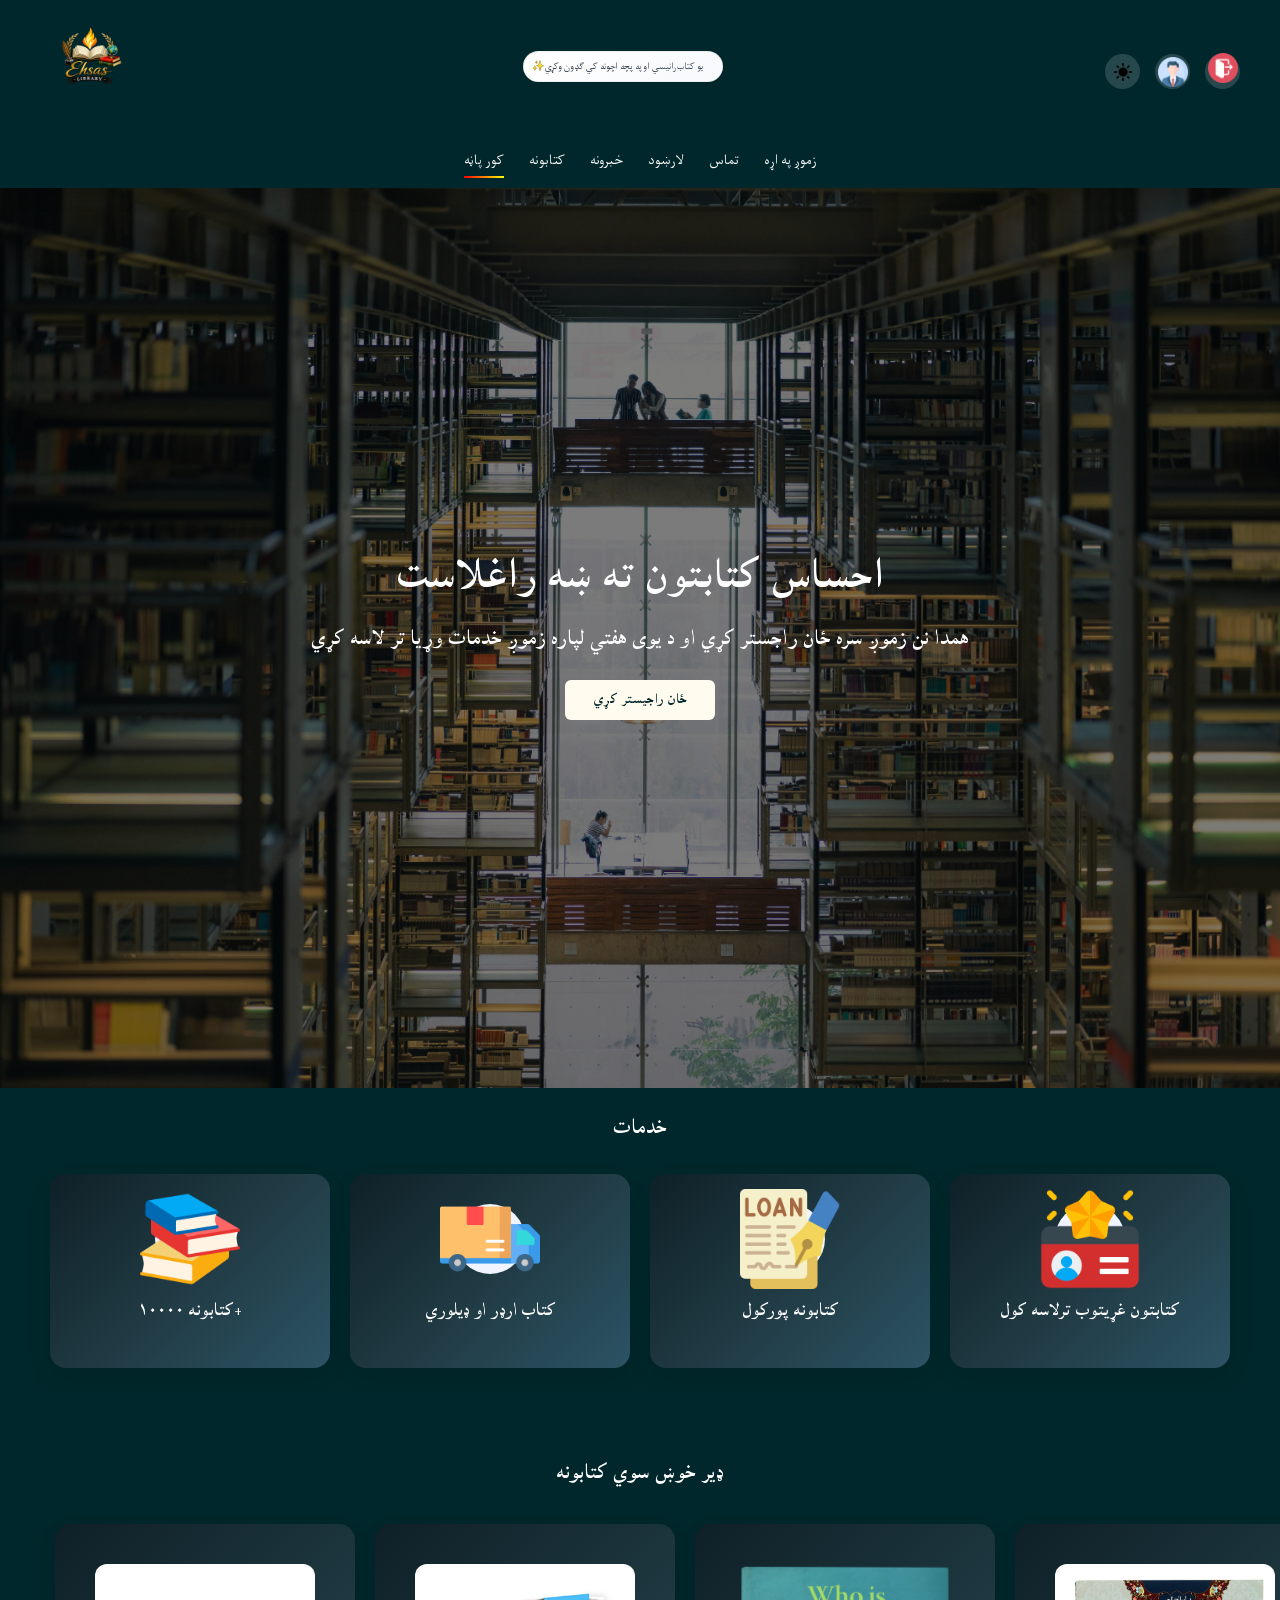
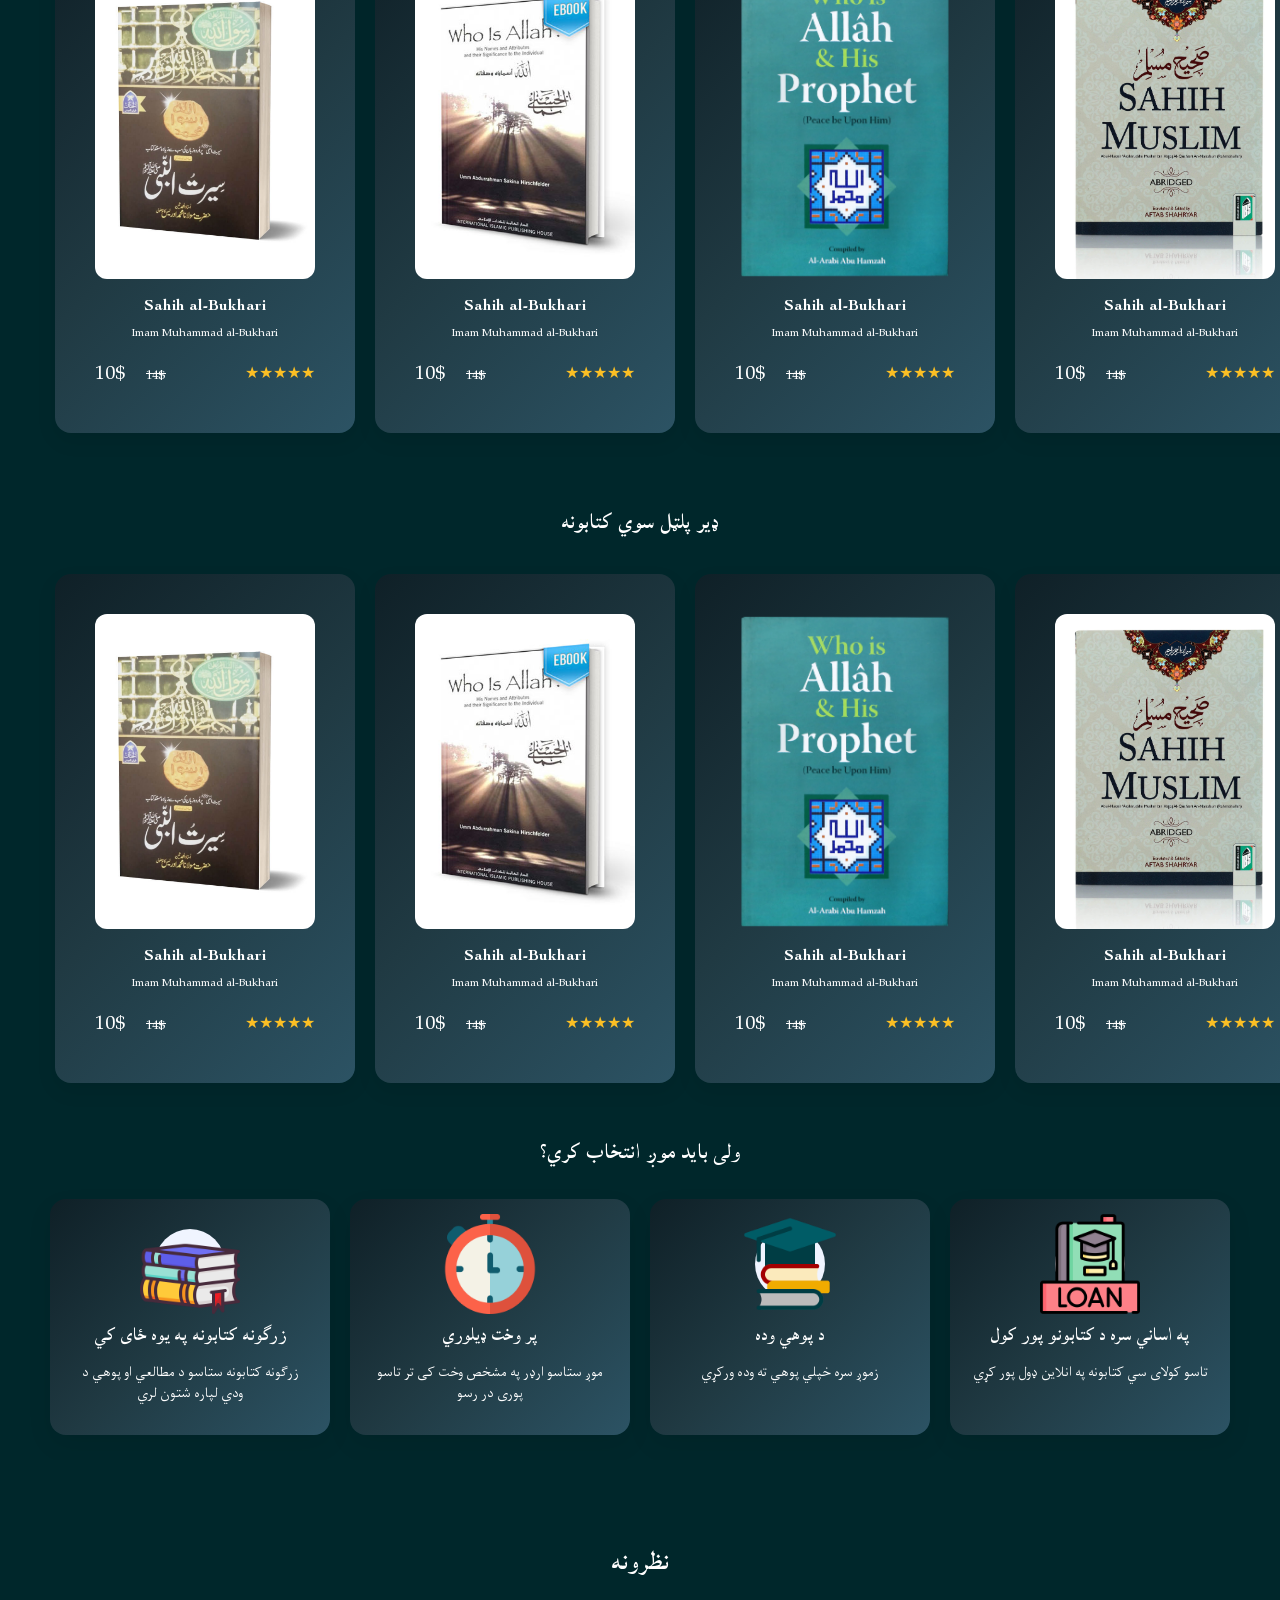
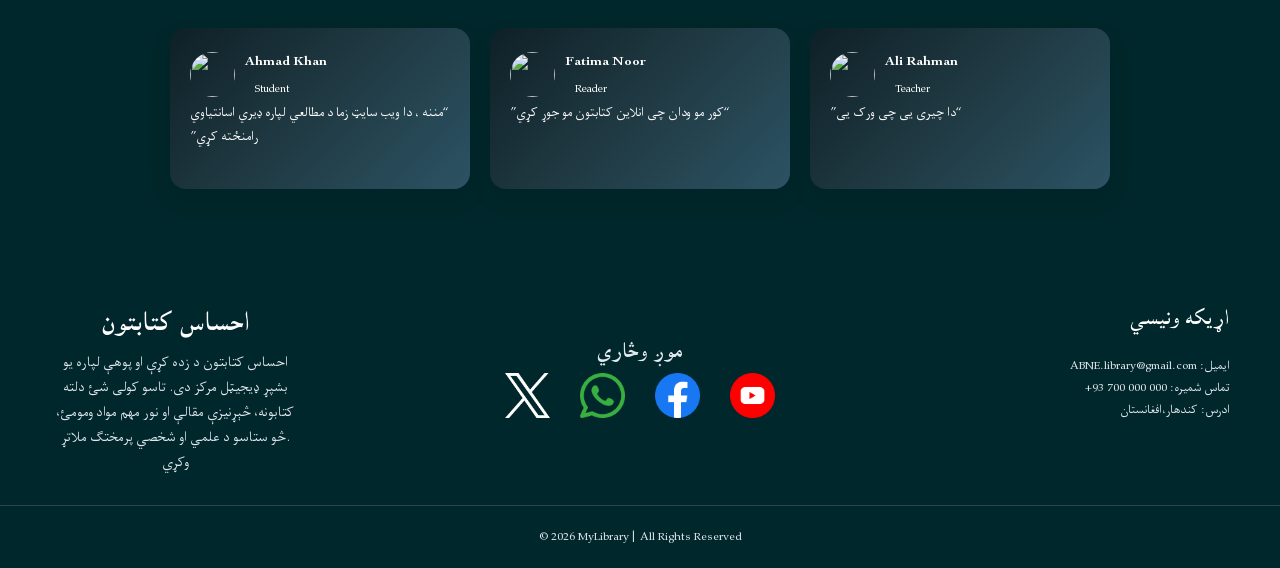
==== commit a1da07eb: "new pages" ====
--- a/index.html
+++ b/index.html
@@ -13,9 +13,7 @@
     <link rel="preload" as="image" href="./assets/herosection3.jpg">
     <link rel="preload" as="image" href="./assets/herosection4.jpg">
 
-    <link
-        href="https://fonts.googleapis.com/css2?family=Noto+Naskh+Arabic:wght@400;700&family=Noto+Sans+Arabic:wght@400;700&display=swap"
-        rel="stylesheet">
+
 </head>
 <style>
     .nav-links li:nth-of-type(1) a::after{
@@ -24,46 +22,28 @@
 }
 </style>
 <body>
-<!-- 
+
 <header>
     <div id="logo_container">
-        <img src="./assets/logos/Ehsas Library logo design.png" alt="logo" >
+        <img src="./assets/logos/Ehsas Library logo design.png" alt="logo">
     </div>
-
-    <div id="search_container">
-        <img src="./assets/icons/search.png" alt="search" dir="rtl">
-        <input type="text" placeholder="کتاب ولټوئ...">
+    <div id="ad_container">
+        <span>یو کتاب رانیسي او په پچه اچونه کي ګډون وکړي</span>
     </div>
 
     <div id="buttons_container">
         <button>
             <img src="./assets/headerIcons/sun.png" alt="" width="18" height="18">
         </button>
-        <div>
+
+        <button>
             <img src="./assets/profile/profile.png" alt="" width="30" height="30">
-        </div>
-    </div>
-</header> -->
-
-<header>
-    <div id="logo_container">
-        <img src="./assets/logos/Ehsas Library logo design.png" alt="logo">
-    </div>
-
-    <!-- AD SECTION (instead of search) -->
-    <div id="ad_container">
-        <!-- <img src="./assets/ads/ad-banner.png" alt="Advertisement"> -->
-        <span>یو کتاب رانیسي او په پچه اچونه کي ګډون وکړي</span>
-    </div>
-
-    <div id="buttons_container">
-        <button>
-            <img src="./assets/headerIcons/sun.png" alt="" width="18" height="18">
         </button>
-
-        <div>
-            <img src="./assets/profile/profile.png" alt="" width="30" height="30">
-        </div>
+          <button>
+            <a href="login.html">
+                <img src="./assets/icons/logout.png" alt=""  width="30" height="30">
+            </a>
+        </button>
     </div>
 </header>
 
@@ -72,8 +52,8 @@
             <ul class="nav-links">
                 <li><a href="index.html">کور پاڼه</a></li>
                 <li><a href="books.html">کتابونه</a></li>
-                <li><a href="books.html">خبرونه</a></li>
-                <li><a href="books.html">لارښود</a></li>
+                <li><a href="news.html">خبرونه</a></li>
+                <li><a href="instructor.html">لارښود</a></li>
                 <li><a href="#">تماس</a></li>
                 <li><a href="about.html">زموږ په اړه</a></li>
             </ul>
@@ -85,8 +65,11 @@
         <div class="hero-content">
             <h1>احساس کتابتون ته ښه راغلاست</h1>
             <h2>همدا نن زموږ سره ځان راجستر کړي او د یوی هفتي لپاره زموږ خدمات وړیا تر لاسه کړي</h2>
-            <button>Discover Books</button>
-            <button>ځان راجیستر کړي</button>
+            <button id="registerBtn">
+                <a href="register.html">
+                    ځان راجیستر کړي
+                </a>
+            </button>
         </div>
     </section>
 
@@ -294,7 +277,13 @@
     <section id="featureSection">
         <h1>ولی باید موږ انتخاب کري؟</h1>
         <div id="featureCards">
-
+   <div class="featureCard">
+                <div class="featureIcon">
+                    <img src="./assets/icons/book.png" alt="" width="100" height="100">
+                </div>
+                <h2 class="featureTitle">زرګونه کتابونه په یوه ځای کي</h2>
+                <p>زرګونه کتابونه ستاسو د مطالعي او پوهي د ودي لپاره شتون لري </p>
+            </div>
             <div class="featureCard">
                 <div class="featureIcon">
                     <img src="./assets/icons/chronometer.png" alt="" width="100" height="100">
@@ -321,23 +310,18 @@
                 <p>تاسو کولای سي کتابونه په انلاین ډول پور کړي</p>
             </div>
 
-            <div class="featureCard">
-                <div class="featureIcon">
-                    <img src="./assets/icons/book.png" alt="" width="100" height="100">
-                </div>
-                <h2 class="featureTitle">زرګونه کتابونه په یوه ځای کي</h2>
-                <p>زرګونه کتابونه ستاسو د مطالعي او پوهي د ودي لپاره شتون لري </p>
-            </div>
+         
         </div>
     </section>
 
 
+<section>
 
     <div class="testimonials">
         <h2>نظرونه</h2>
-
+        
         <div class="testimonial-container">
-
+            
             <div class="testimonial">
                 <div class="user">
                     <img src="https://i.pravatar.cc/50?img=1" alt="">
@@ -350,7 +334,7 @@
                     “مننه ، دا ویب سایټ زما د مطالعي لپاره ډيري اسانتیاوي رامنځته کړي”
                 </p>
             </div>
-
+            
             <div class="testimonial">
                 <div class="user">
                     <img src="https://i.pravatar.cc/50?img=2" alt="">
@@ -376,10 +360,11 @@
                     “دا چیری یی چی ورک یی”
                 </p>
             </div>
-
+            
         </div>
     </div>
-
+</section>
+    
 
 
     <footer class="footer">
@@ -428,6 +413,7 @@
 
 </body>
 
+
 </html>
 
 
--- a/style.css
+++ b/style.css
@@ -1,9 +1,22 @@
 :root {
-  /* --dark: #0f172a; */
-  /* --bg-color: linear-gradient(135deg, #0f2027, #203a43, #2c5364); */
-  --bg-color:#203a43;
+  --bg-color:#00272b;
   --card-bg-color:linear-gradient(135deg, #0f2027, #203a43, #2c5364);
   --nav-head-bg-color:linear-gradient(135deg, #0f2027, #203a43, #2c5364);
+    --text-color:#FFFCEF;
+
+}
+
+@font-face {
+    font-family: 'bahij badr';
+    src: url('./assets//fonts/Bahij\ Badr-Bold.ttf');
+
+}
+
+@font-face {
+    font-family: 'bahij nazanin';
+    src: url('./assets/fonts/Bahij\ Nazanin-Regular.ttf');
+    font-weight: bold;
+    font-style: normal;
 }
 
 button{
@@ -12,6 +25,7 @@
   width:100px;
   height: 30px;
   margin-top: 10px;
+  font-family: 'bahij nazanin';
 
 }
 
@@ -20,13 +34,24 @@
   margin: 0;
   padding: 0;
   box-sizing: border-box;
-  /* font-family: Arial, sans-serif; */
-
-}
-
+
+}
+
+#registerBtn{
+  background:var(--text-color);
+  color: var(--bg-color);
+  font-family: 'bahij badr';
+  font-size: 16px;
+}
 
 body {
-  font-family: "Noto Sans Arabic", sans-serif;
+  font-family: "bahij nazanin", sans-serif;
+  color: var(--text-color);
+}
+
+#registerBtn a{
+  color:var(--bg-color);
+  text-decoration: none;
 }
 
 h1,
@@ -35,7 +60,7 @@
 h4,
 h5,
 h6 {
-  font-family: "Noto Naskh Arabic", serif;
+  font-family: "bahij badr", serif;
 }
 
 .hero {
@@ -75,7 +100,6 @@
   width: 100%;
   height: 100%;
   background: rgba(0, 0, 0, 0.5);
-  /* padding-top: 100px; */
 }
 
 .hero-content {
@@ -170,7 +194,7 @@
 }
 
 .section {
-  padding-top: 20px;
+  padding-top: 40px;
   text-align: center;
   background: var(--bg-color);
   color: #ffffff;
--- a/navbar.css
+++ b/navbar.css
@@ -1,261 +1,261 @@
-/* HEADER MAIN */
 header {
-    display: flex;
-    align-items: center;
-    justify-content: space-between;
-    padding: 12px 40px;
-    background: var(--nav-head-bg-color);
-    color: white;
-    /* box-shadow: 0 4px 20px rgba(0,0,0,0.2); */
-}
-
-#logo_container img{
-    width: 5vw;
-    height: 10vh;
-}
-
-
-/* SEARCH BAR */
+  display: flex;
+  align-items: center;
+  justify-content: space-between;
+  padding: 12px 40px;
+  background: var(--bg-color);
+  color: white;
+}
+
+#logo_container img {
+  width: 100px;
+  height: 100px;
+}
+
 #search_container {
-    position: relative;
-    width: 320px;
-}
-
-/* input */
+  position: relative;
+  width: 320px;
+}
+
 #search_container input {
-    width: 100%;
-    padding: 10px 15px 10px 45px;
-    border-radius: 30px;
-    border: none;
-    outline: none;
-    background: rgba(255, 255, 255, 0.15);
-    color: white;
-    font-size: 14px;
-    backdrop-filter: blur(12px);
-    transition: 0.3s;
-    text-align: right;
-    direction: rtl;
+  width: 100%;
+  padding: 10px 15px 10px 45px;
+  border-radius: 30px;
+  border: none;
+  outline: none;
+  background: rgba(255, 255, 255, 0.15);
+  color: white;
+  font-size: 14px;
+  backdrop-filter: blur(12px);
+  transition: 0.3s;
+  text-align: right;
+  direction: rtl;
 }
 
 #ad_container {
-    display: flex;
-    align-items: center;
-    gap: 12px;
-    background: linear-gradient(135deg, #ffffff 0%, #f8f9fc 100%);
-    padding: 6px 16px 6px 8px;
-    border-radius: 60px;
-    max-width: 360px;
-    min-width: 200px;
-    cursor: pointer;
-    transition: all 0.25s ease;
-    border: 1px solid rgba(0, 0, 0, 0.05);
-    box-shadow: 0 1px 3px rgba(0, 0, 0, 0.02), 0 1px 2px rgba(0, 0, 0, 0.03);
-    backdrop-filter: blur(0px);
-    animation-name:fallDownAnimation;
-    animation-duration: 10s;
-    animation-delay: 1s;
-    animation-timing-function: ease-in-out;
-    animation-iteration-count: infinite;
+  display: flex;
+  align-items: center;
+  gap: 12px;
+  background: linear-gradient(135deg, #ffffff 0%, #f8f9fc 100%);
+  padding: 6px 16px 6px 8px;
+  border-radius: 60px;
+  max-width: 360px;
+  min-width: 200px;
+  cursor: pointer;
+  transition: all 0.25s ease;
+  border: 1px solid rgba(0, 0, 0, 0.05);
+  box-shadow:
+    0 1px 3px rgba(0, 0, 0, 0.02),
+    0 1px 2px rgba(0, 0, 0, 0.03);
+  backdrop-filter: blur(0px);
+  animation-name: fallDownAnimation;
+  animation-duration: 10s;
+  animation-delay: 1s;
+  animation-timing-function: ease-in-out;
+  animation-iteration-count: infinite;
 }
 @keyframes fallDownAnimation {
-    0% {
-        
-        transform:  rotateX(-30deg);
-        transform: scale(1);
+  0% {
+    transform: rotateX(-30deg);
+    transform: scale(1);
+  }
+  50% {
+    transform: rotateX(0);
+    transform: scale(1.2);
+  }
+  100% {
+    transform: rotateX(0);
+    transform: scale(1);
+  }
+}
+#ad_container:hover {
+  background: linear-gradient(135deg, #ffffff 0%, #f2f4f8 100%);
+  border-color: rgba(0, 0, 0, 0.08);
+  box-shadow:
+    0 6px 14px rgba(0, 0, 0, 0.05),
+    0 2px 4px rgba(0, 0, 0, 0.02);
+  transform: translateY(-1px);
+}
+
+
+#ad_container span {
+  font-size: 11px;
+  color: #1e2a3e;
+  background: transparent;
+  padding: 0;
+  border-radius: 0;
+  border: none;
+  text-transform: none;
+  font-weight: 500;
+  letter-spacing: -0.01em;
+  box-shadow: none;
+  font-family:'bahij badr'  sans-serif;
+  white-space: nowrap;
+  background: linear-gradient(135deg, #1f2b38, #2c3e4e);
+  background-clip: text;
+  color: transparent;
+  font-weight: 520;
+}
+
+#ad_container span::before {
+  content: "✨ ";
+  font-size: 10px;
+  background: none;
+  background-clip: unset;
+  -webkit-background-clip: unset;
+  color: #e67e22;
+  font-weight: 400;
+}
+
+
+#search_container input::placeholder {
+  color: rgba(255, 255, 255, 0.7);
+}
+
+#search_container img {
+  position: absolute;
+  left: 15px;
+  top: 50%;
+  transform: translateY(-50%);
+  width: 18px;
+  opacity: 0.8;
+}
+
+#search_container input:focus {
+  background: rgba(255, 255, 255, 0.25);
+  box-shadow: 0 0 0 2px rgba(255, 255, 255, 0.3);
+}
+
+#buttons_container {
+  display: flex;
+  align-items: center;
+  gap: 15px;
+}
+
+#buttons_container button {
+  border: none;
+  width: 35px;
+  height: 35px;
+  border-radius: 50%;
+  background: rgba(255, 255, 255, 0.15);
+  display: flex;
+  align-items: center;
+  justify-content: center;
+  cursor: pointer;
+  transition: 0.3s;
+}
+
+#buttons_container button:hover {
+  background: rgba(255, 255, 255, 0.3);
+  transform: rotate(20deg) scale(1.1);
+}
+
+#buttons_container div {
+  width: 35px;
+  height: 35px;
+  border-radius: 50%;
+  overflow: hidden;
+  cursor: pointer;
+  border: 2px solid rgba(255, 255, 255, 0.3);
+  transition: 0.3s;
+}
+
+#buttons_container div img {
+  width: 100%;
+  height: 100%;
+  object-fit: cover;
+}
+
+#buttons_container div:hover {
+  transform: scale(1.1);
+  border-color: white;
+}
+
+.navbar {
+  background: var(--bg-color);
+  /* box-shadow: 0 6px 20px gray; */
+  /* box-shadow: rgba(240, 18, 18, 0.04) 0px 10px 10px; */
+  box-shadow: rgba(0, 0, 0, 0.45) 0px 25px 20px -23px;
+  padding: 15px;
+  position: sticky;
+  top: 0;
+  z-index: 1000;
+}
+
+.nav-container {
+  display: flex;
+  justify-content: space-between;
+  align-items: center;
+  flex-wrap: wrap;
+  align-items: center;
+  justify-content: center;
+}
+
+.logo {
+  color: white;
+  font-size: 30px;
+  font-weight: bold;
+}
+
+.nav-links {
+  display: flex;
+  list-style: none;
+  gap: 25px;
+}
+
+.nav-links a {
+  color: white;
+  text-decoration: none;
+  transition: 0.3s;
+  font-weight: 300;
+  position: relative;
+}
+
+.nav-links a::after {
+  content: "";
+  position: absolute;
+  width: 0%;
+  height: 2px;
+  background: white;
+  left: 0;
+  bottom: -5px;
+  transition: 0.3s;
+}
+
+.nav-links a:hover::after {
+  width: 100%;
+}
+
+@media (max-width: 768px) {
+        header {
+            flex-direction: column;
+            padding: 15px;
+            text-align: center;
+        }
+
+        #ad_container span {
+            font-size: 0.85rem;
+            display: block;
+        }
+
+        #buttons_container {
+            justify-content: center;
+        }
     }
-    50%{
-        transform: rotateX(0);
-        transform: scale(2);
-    }
-    100% {
-        transform: rotateX(0);
-        transform: scale(1);
-       
-    }
-}
-#ad_container:hover {
-    background: linear-gradient(135deg, #ffffff 0%, #f2f4f8 100%);
-    border-color: rgba(0, 0, 0, 0.08);
-    box-shadow: 0 6px 14px rgba(0, 0, 0, 0.05), 0 2px 4px rgba(0, 0, 0, 0.02);
-    transform: translateY(-1px);
-}
-
-#ad_container img {
-    width: auto;
-    height: 32px;
-    object-fit: contain;
-    border-radius: 40px;
-    transition: opacity 0.2s ease;
-    filter: drop-shadow(0 1px 1px rgba(0, 0, 0, 0.04));
-}
-
-#ad_container span {
-    font-size: 11px;
-    color: #1e2a3e;
-    background: transparent;
-    padding: 0;
-    border-radius: 0;
-    border: none;
-    text-transform: none;
-    font-weight: 500;
-    letter-spacing: -0.01em;
-    box-shadow: none;
-    font-family: system-ui, -apple-system, 'Segoe UI', Roboto, 'Helvetica Neue', sans-serif;
-    white-space: nowrap;
-    background: linear-gradient(135deg, #1f2b38, #2c3e4e);
-    background-clip: text;
-    -webkit-background-clip: text;
-    color: transparent;
-    font-weight: 520;
-}
-
-/* Optional: if you want a subtle badge-like style for the text */
-#ad_container span::before {
-    content: "✨ ";
-    font-size: 10px;
-    background: none;
-    background-clip: unset;
-    -webkit-background-clip: unset;
-    color: #e67e22;
-    font-weight: 400;
-}
-
-/* Make the whole container more "premium" with a micro gradient border on hover */
-#ad_container:hover span {
-    background: linear-gradient(135deg, #1e2a36, #2c3e50);
-    background-clip: text;
-    -webkit-background-clip: text;
-}
-
-
-/* placeholder */
-#search_container input::placeholder {
-    color: rgba(255,255,255,0.7);
-}
-
-/* icon image */
-#search_container img {
-    position: absolute;
-    left: 15px;
-    top: 50%;
-    transform: translateY(-50%);
-    width: 18px;
-    opacity: 0.8;
-}
-
-/* focus effect */
-#search_container input:focus {
-    background: rgba(255, 255, 255, 0.25);
-    box-shadow: 0 0 0 2px rgba(255,255,255,0.3);
-}
-
-/* BUTTONS */
-#buttons_container {
-    display: flex;
-    align-items: center;
-    gap: 15px;
-}
-
-/* theme button */
-#buttons_container button {
-    border: none;
-    width: 35px;
-    height: 35px;
-    border-radius: 50%;
-    background: rgba(255,255,255,0.15);
-    display: flex;
-    align-items: center;
-    justify-content: center;
-    cursor: pointer;
-    transition: 0.3s;
-}
-
-/* hover */
-#buttons_container button:hover {
-    background: rgba(255,255,255,0.3);
-    transform: rotate(20deg) scale(1.1);
-}
-
-/* profile image container */
-#buttons_container div {
-    width: 35px;
-    height: 35px;
-    border-radius: 50%;
-    overflow: hidden;
-    cursor: pointer;
-    border: 2px solid rgba(255,255,255,0.3);
-    transition: 0.3s;
-}
-
-/* profile image */
-#buttons_container div img {
-    width: 100%;
-    height: 100%;
-    object-fit: cover;
-}
-
-/* hover profile */
-#buttons_container div:hover {
-    transform: scale(1.1);
-    border-color: white;
-}
-
-.navbar {
-        background: var(--nav-head-bg-color);
-
-    padding: 15px;
-    position: sticky;
-    top: 0;
-    z-index: 1000;
-    /* box-shadow: rgba(17, 17, 26, 0.1) 0px 0px 16px, rgba(17, 17, 26, 0.05) 0px 8px 32px; */
-}
-
-
-/* Container */
-.nav-container {
-    display: flex;
-    justify-content: space-between;
-    align-items: center;
-    flex-wrap: wrap;
-    align-items: center;
-    justify-content: center;
-}
-
-/* Logo */
-.logo {
-    color: white;
-    font-size: 30px;
-    font-weight: bold;
-}
-
-/* Links */
-.nav-links {
-    display: flex;
-    list-style: none;
-    gap: 25px;
-}
-
-.nav-links a {
-    color: white;
-    text-decoration: none;
-    transition: 0.3s;
-    font-weight: 300;
-    position: relative;
-}
-
-
-.nav-links a::after {
-    content: "";
-    position: absolute;
-    width: 0%;
-    height: 2px;
-    background: white;
-    left: 0;
-    bottom: -5px;
-    transition: 0.3s;
-}
-
-.nav-links a:hover::after {
-    width: 100%;
-}
-
+
+    @media (max-width: 480px) {
+        #logo_container img {
+            width: 100px;
+            height: 100px;
+        }
+
+        #ad_container span {
+            font-size: 0.7rem;
+        }
+
+        #ad_container{
+          margin-bottom: 5px;
+        }
+
+    
+    }
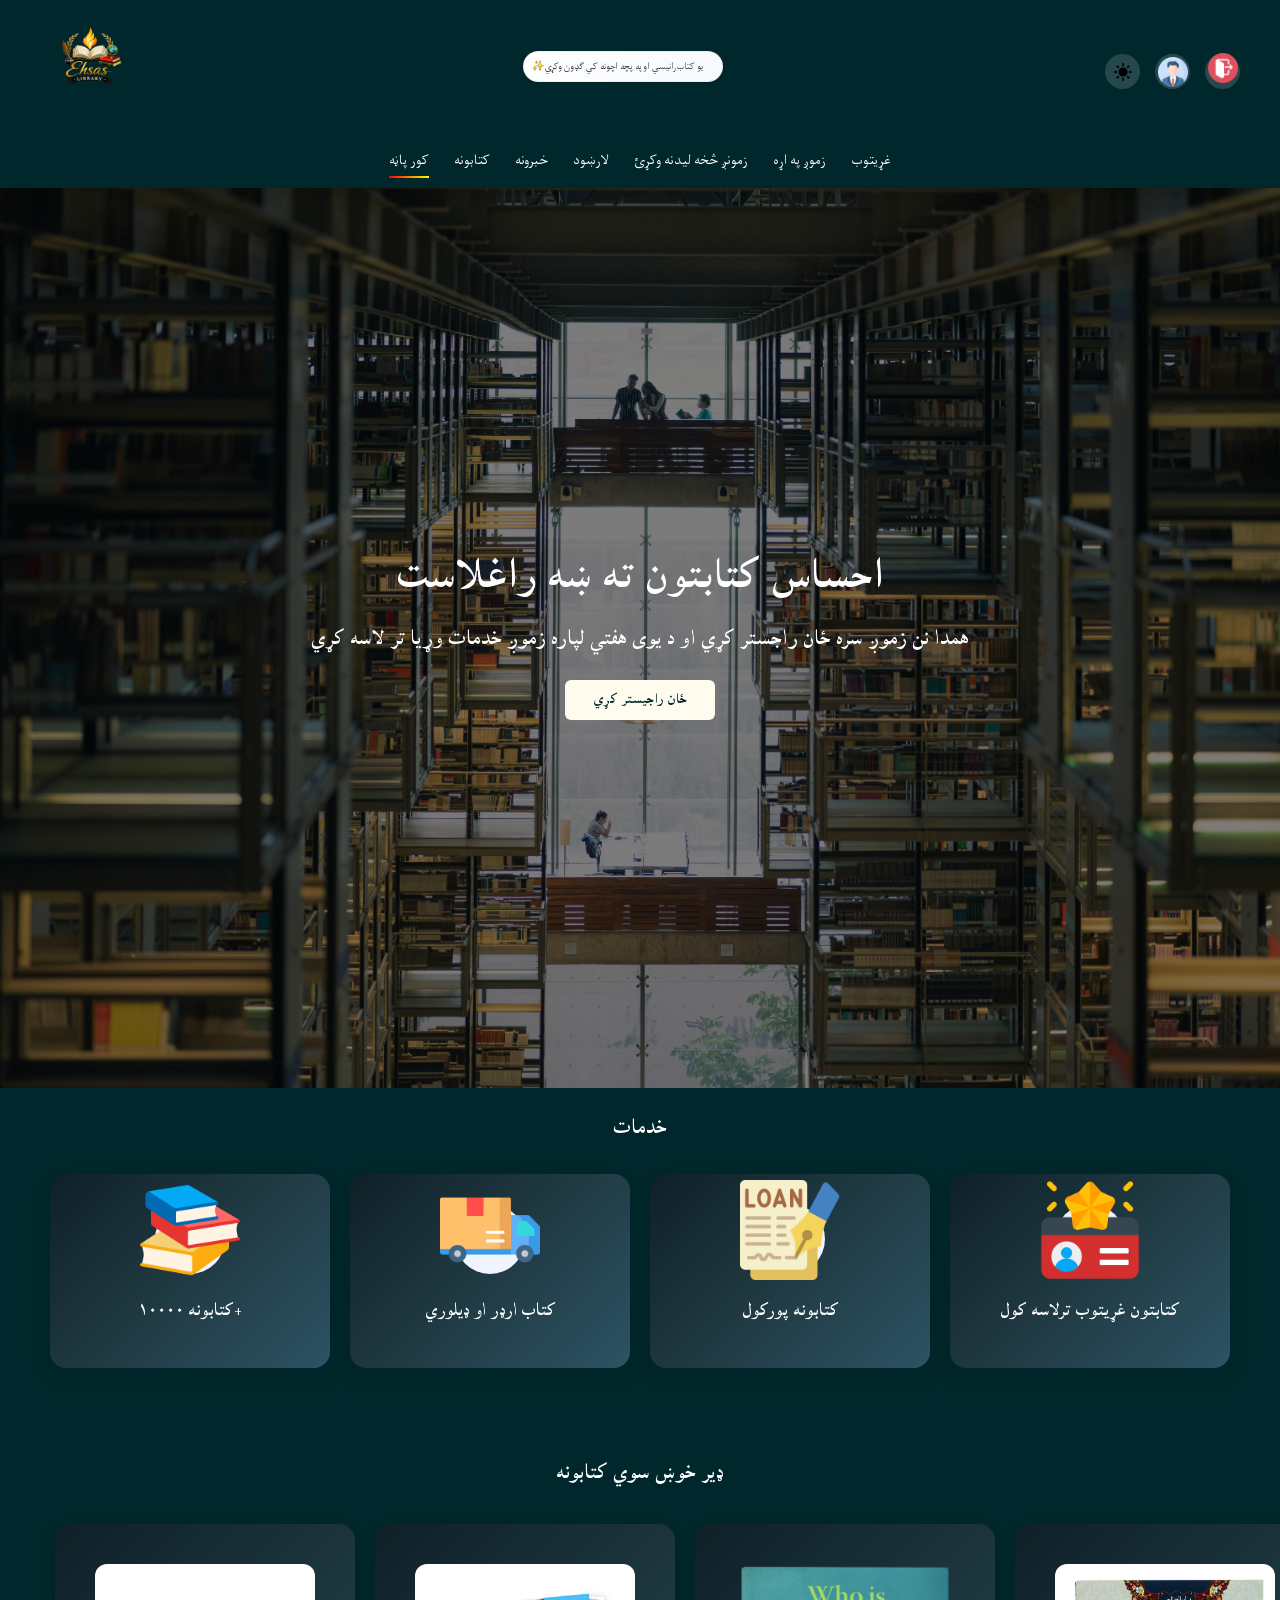
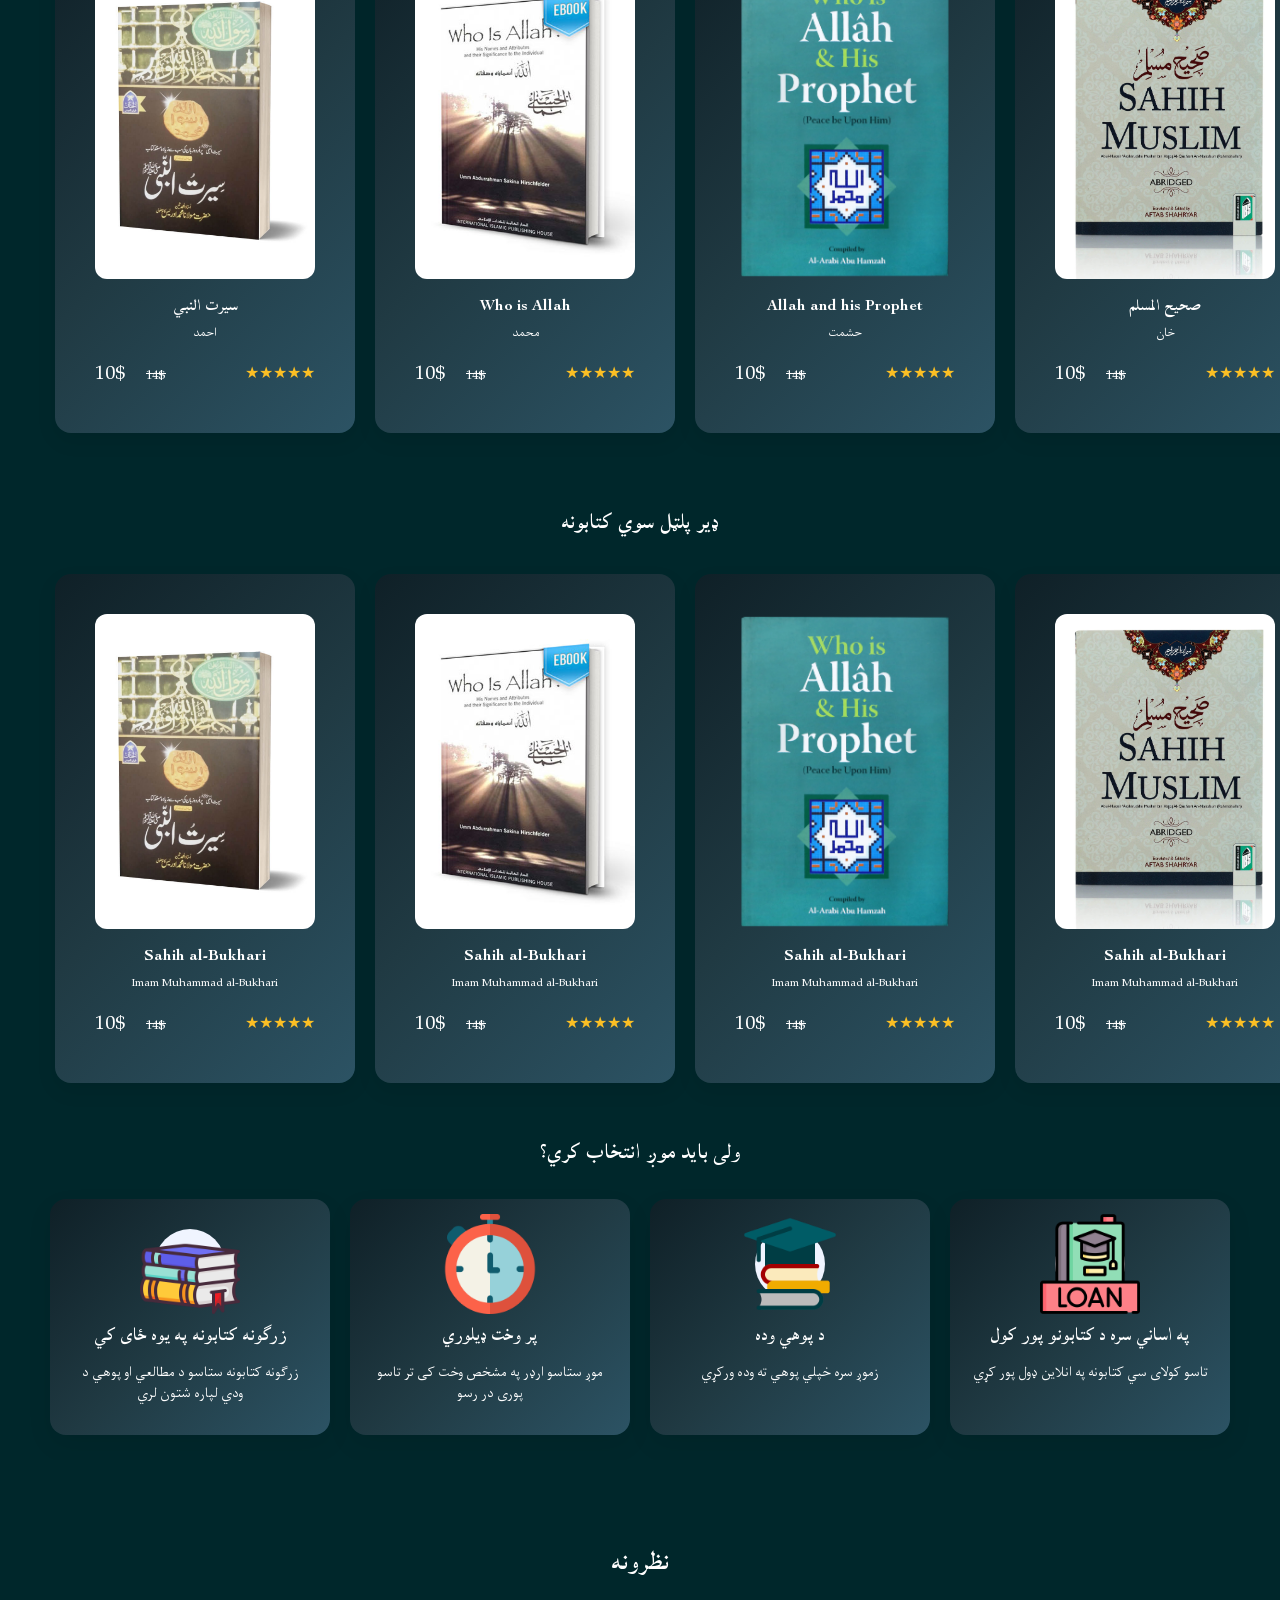
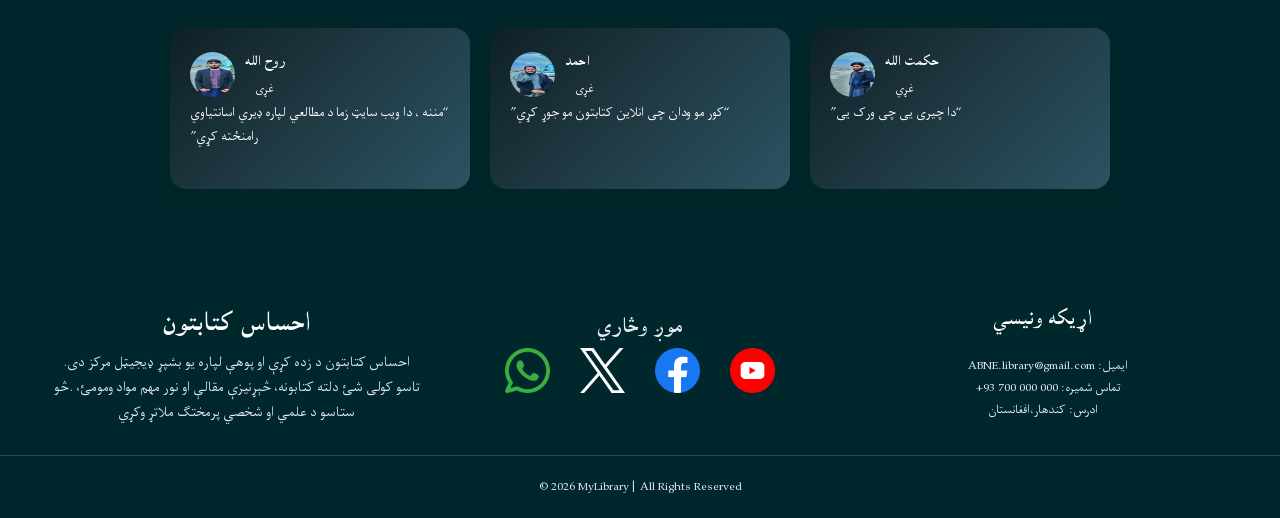
==== commit eec12739: "new features" ====
--- a/index.html
+++ b/index.html
@@ -54,8 +54,9 @@
                 <li><a href="books.html">کتابونه</a></li>
                 <li><a href="news.html">خبرونه</a></li>
                 <li><a href="instructor.html">لارښود</a></li>
-                <li><a href="#">تماس</a></li>
+                <li><a href="visitUs.html">زمونږ څخه لیدنه وکړئ</a></li>
                 <li><a href="about.html">زموږ په اړه</a></li>
+                <li><a href="register.html">غړیتوب</a></li>
             </ul>
         </div>
     </nav>
@@ -81,27 +82,35 @@
 
             <div class="featureCard">
                 <div class="featureIcon">
-                    <img src="./assets/icons/stack-of-books.png" alt="" width="100" height="100">
+                    <a href="books.html">
+                        <img src="./assets/icons/stack-of-books.png" alt="" width="100" height="100">
+                    </a>
                 </div>
                 <h3 class="featureTitle">کتابونه ۱۰۰۰۰+ </h3>
             </div>
 
             <div class="featureCard">
                 <div class="featureIcon">
-                    <img src="./assets/icons/delivery.png" alt="" width="100" height="100">
+                    <a href="books.html">
+                        <img src="./assets/icons/delivery.png" alt="" width="100" height="100">
+                    </a>
                 </div>
                 <h3 class="featureTitle">کتاب ارډر او ډیلوري</h3>
             </div>
 
             <div class="featureCard">
                 <div class="featureIcon">
-                    <img src="./assets/icons/signing.png" alt="" width="100" height="100">
+                    <a href="books.html">
+                        <img src="./assets/icons/signing.png" alt="" width="100" height="100">
+                    </a>
                 </div>
                 <h3 class="featureTitle">کتابونه پورکول</h3>
             </div>
             <div class="featureCard">
                 <div class="featureIcon">
-                    <img src="./assets/icons/member-card.png" alt="" width="100" height="100">
+                    <a href="register.html">
+                        <img src="./assets/icons/member-card.png" alt="" width="100" height="100">
+                    </a>
                 </div>
                 <h3 class="featureTitle">کتابتون غړیتوب ترلاسه کول </h3>
             </div>
@@ -109,72 +118,81 @@
     </section>
 
 
-    <!-- Featured Books -->
     <section class="section">
         <h1>ډیر خوښ سوي کتابونه</h1>
         <div class="books">
 
             <div class="featured_book">
                 <div class="imgDiv">
-                    <img src="./assets/books/Seerat-Ul-Nabi-S.A.W-By-Maulana-Muhammad-Idrees-Kandhlavi.jpg" alt="">
-                </div>
-
-                <div class="book-contents">
-                    <h2>Sahih al-Bukhari</h2>
-                    <p>Imam Muhammad al-Bukhari</p>
-                </div>
-
-                <div class="sellInfo">
-                    <p class="discountPrice">10$ <span class="actualPrice">14$</span></p>
-                    <p>★★★★★</p>
-                </div>
-
-
-            </div>
-            <div class="featured_book">
-                <div class="imgDiv">
-                    <img src="./assets/books/who-is-allah-by-umm-abdurrahman-sakina-hirschfelder-ebook.jpg" alt="">
-                </div>
-
-                <div class="book-contents">
-                    <h2>Sahih al-Bukhari</h2>
-                    <p>Imam Muhammad al-Bukhari</p>
-                </div>
-
-                <div class="sellInfo">
-                    <p class="discountPrice">10$ <span class="actualPrice">14$</span></p>
-                    <p>★★★★★</p>
-                </div>
-
-
-            </div>
-            <div class="featured_book">
-                <div class="imgDiv">
-                    <img src="./assets/books/who-is-allah-and-his-prophet-pbuh-darussalam-20180420-143947.webp" alt="">
-                </div>
-
-                <div class="book-contents">
-                    <h2>Sahih al-Bukhari</h2>
-                    <p>Imam Muhammad al-Bukhari</p>
-                </div>
-
-                <div class="sellInfo">
-                    <p class="discountPrice">10$ <span class="actualPrice">14$</span></p>
-                    <p>★★★★★</p>
-                </div>
-
-
-            </div>
-
-
-            <div class="featured_book">
-                <div class="imgDiv">
-                    <img src="./assets/books/sahih-muslim-abridged.jpg" alt="" >
-                </div>
-
-                <div class="book-contents">
-                    <h2>Sahih al-Bukhari</h2>
-                    <p>Imam Muhammad al-Bukhari</p>
+                    <a href="books.html">
+                        <img src="./assets/books/Seerat-Ul-Nabi-S.A.W-By-Maulana-Muhammad-Idrees-Kandhlavi.jpg" alt="">
+                    </a>
+                </div>
+
+                <div class="book-contents">
+                    <h2>سیرت النبي</h2>
+                    <p>احمد</p>
+                </div>
+
+                <div class="sellInfo">
+                    <p class="discountPrice">10$ <span class="actualPrice">14$</span></p>
+                    <p>★★★★★</p>
+                </div>
+
+
+            </div>
+            <div class="featured_book">
+                <div class="imgDiv">
+                    <a href="books.html">
+
+                        <img src="./assets/books/who-is-allah-by-umm-abdurrahman-sakina-hirschfelder-ebook.jpg" alt="">
+                    </a>
+                </div>
+
+                <div class="book-contents">
+                    <h2>Who is Allah</h2>
+                    <p>محمد</p>
+                </div>
+
+                <div class="sellInfo">
+                    <p class="discountPrice">10$ <span class="actualPrice">14$</span></p>
+                    <p>★★★★★</p>
+                </div>
+
+
+            </div>
+            <div class="featured_book">
+                <div class="imgDiv">
+                    <a href="books.html">
+                        <img src="./assets/books/who-is-allah-and-his-prophet-pbuh-darussalam-20180420-143947.webp" alt="">
+                    </a>
+                </div>
+
+                <div class="book-contents">
+                    <h2>Allah and his Prophet</h2>
+                    <p>حشمت</p>
+                </div>
+
+                <div class="sellInfo">
+
+                    <p class="discountPrice">10$ <span class="actualPrice">14$</span></p>
+                    <p>★★★★★</p>
+                </div>
+
+
+            </div>
+
+
+            <div class="featured_book">
+                <div class="imgDiv">
+                    <a href="books.html">
+                        <img src="./assets/books/sahih-muslim-abridged.jpg" alt="" >
+                    </a>
+                </div>
+
+                <div class="book-contents">
+                    <h2>صحیح المسلم</h2>
+                    <p>خان</p>
                 </div>
 
                 <div class="sellInfo">
@@ -197,7 +215,10 @@
 
             <div class="featured_book">
                 <div class="imgDiv">
-                    <img src="./assets/books/Seerat-Ul-Nabi-S.A.W-By-Maulana-Muhammad-Idrees-Kandhlavi.jpg" alt="">
+                    <a href="books.html">
+
+                        <img src="./assets/books/Seerat-Ul-Nabi-S.A.W-By-Maulana-Muhammad-Idrees-Kandhlavi.jpg" alt="">
+                    </a>
                 </div>
 
                 <div class="book-contents">
@@ -214,7 +235,10 @@
             </div>
             <div class="featured_book">
                 <div class="imgDiv">
-                    <img src="./assets/books/who-is-allah-by-umm-abdurrahman-sakina-hirschfelder-ebook.jpg" alt="">
+                    <a href="books.html">
+
+                        <img src="./assets/books/who-is-allah-by-umm-abdurrahman-sakina-hirschfelder-ebook.jpg" alt="">
+                    </a>
                 </div>
 
                 <div class="book-contents">
@@ -231,7 +255,10 @@
             </div>
             <div class="featured_book">
                 <div class="imgDiv">
-                    <img src="./assets/books/who-is-allah-and-his-prophet-pbuh-darussalam-20180420-143947.webp" alt="">
+                    <a href="books.html">
+
+                        <img src="./assets/books/who-is-allah-and-his-prophet-pbuh-darussalam-20180420-143947.webp" alt="">
+                    </a>
                 </div>
 
                 <div class="book-contents">
@@ -250,7 +277,10 @@
 
             <div class="featured_book">
                 <div class="imgDiv">
-                    <img src="./assets/books/sahih-muslim-abridged.jpg" alt="" >
+                    <a href="books.html">
+
+                        <img src="./assets/books/sahih-muslim-abridged.jpg" alt="" >
+                    </a>
                 </div>
 
                 <div class="book-contents">
@@ -262,13 +292,8 @@
                     <p class="discountPrice">10$ <span class="actualPrice">14$</span></p>
                     <p>★★★★★</p>
                 </div>
-
-
-            </div>
-
-
-
-
+            </div>
+            
         </div>
     </section>
 
@@ -324,10 +349,10 @@
             
             <div class="testimonial">
                 <div class="user">
-                    <img src="https://i.pravatar.cc/50?img=1" alt="">
+                    <img src="./assets/humans/20251220_114409.jpg" alt="">
                     <div>
-                        <h4>Ahmad Khan</h4>
-                        <span>Student</span>
+                        <h4>روح الله</h4>
+                        <span>غړی</span>
                     </div>
                 </div>
                 <p class="message" dir="rtl">
@@ -337,10 +362,10 @@
             
             <div class="testimonial">
                 <div class="user">
-                    <img src="https://i.pravatar.cc/50?img=2" alt="">
+                    <img src="./assets/humans/20251220_114153.jpg" alt="">
                     <div>
-                        <h4>Fatima Noor</h4>
-                        <span>Reader</span>
+                        <h4>احمد</h4>
+                        <span>غړی</span>
                     </div>
                 </div>
                 <p class="message" dir="rtl">
@@ -350,10 +375,10 @@
 
             <div class="testimonial">
                 <div class="user">
-                    <img src="https://i.pravatar.cc/50?img=3" alt="">
+                    <img src="./assets/humans/20251220_114340.jpg" alt="">
                     <div>
-                        <h4>Ali Rahman</h4>
-                        <span>Teacher</span>
+                        <h4>حکمت الله</h4>
+                        <span>غړي</span>
                     </div>
                 </div>
                 <p class="message" dir="rtl">
@@ -382,11 +407,11 @@
 
             <div class="socials">
                 <h2>موږ وڅاري</h2>
-                <div>
-                    <a href="www.x.com"><img src="./assets/logos/logo-white.png" alt="" width="45" height="45"></a>
-                    <a href="whatsapp.com"><img src="./assets/logos/whatsapp.png" alt="" width="45" height="45"></a>
-                    <a href="#"><img src="./assets/logos/facebook.png" alt="" width="45" height="45"></a>
-                    <a href="#"><img src="./assets/logos/youtube (1).png" alt="" width="45" height="45"></a>
+                  <div>
+                    <a href="https://whatsapp.com"><img src="./assets/logos/whatsapp.png" alt="" width="45" height="45"></a>
+                    <a href="https://x.com"><img src="./assets/logos/logo-white.png" alt="" width="45" height="45"></a>
+                    <a href="https://facebook.com"><img src="./assets/logos/facebook.png" alt="" width="45" height="45"></a>
+                    <a href="https://youtube.com"><img src="./assets/logos/youtube (1).png" alt="" width="45" height="45"></a>
                 </div>
             </div>
 
--- a/style.css
+++ b/style.css
@@ -369,6 +369,7 @@
   grid-template-columns: repeat(auto-fit, minmax(220px, 1fr));
   gap: 30px;
   padding: 0 50px;
+
 }
 
 .footer-section h2,
@@ -380,6 +381,7 @@
 .footer-section p {
   font-size: 14px;
   line-height: 1.6;
+  
 }
 
 .footer-section ul {
@@ -403,8 +405,9 @@
 }
 
 .footer-section-about{
-  width: 250px;
-  text-align: center;
+  width: 100%;
+  text-align: center;
+  
 }
 
 .socials{
@@ -434,6 +437,9 @@
 }
 
 
+.footer-section{
+  text-align: center;
+}
 .footer-bottom {
   text-align: center;
   padding: 20px;
@@ -443,6 +449,8 @@
 }
 
 
+
+
 span{
   padding-left: 10px;
   font-size: 14px;
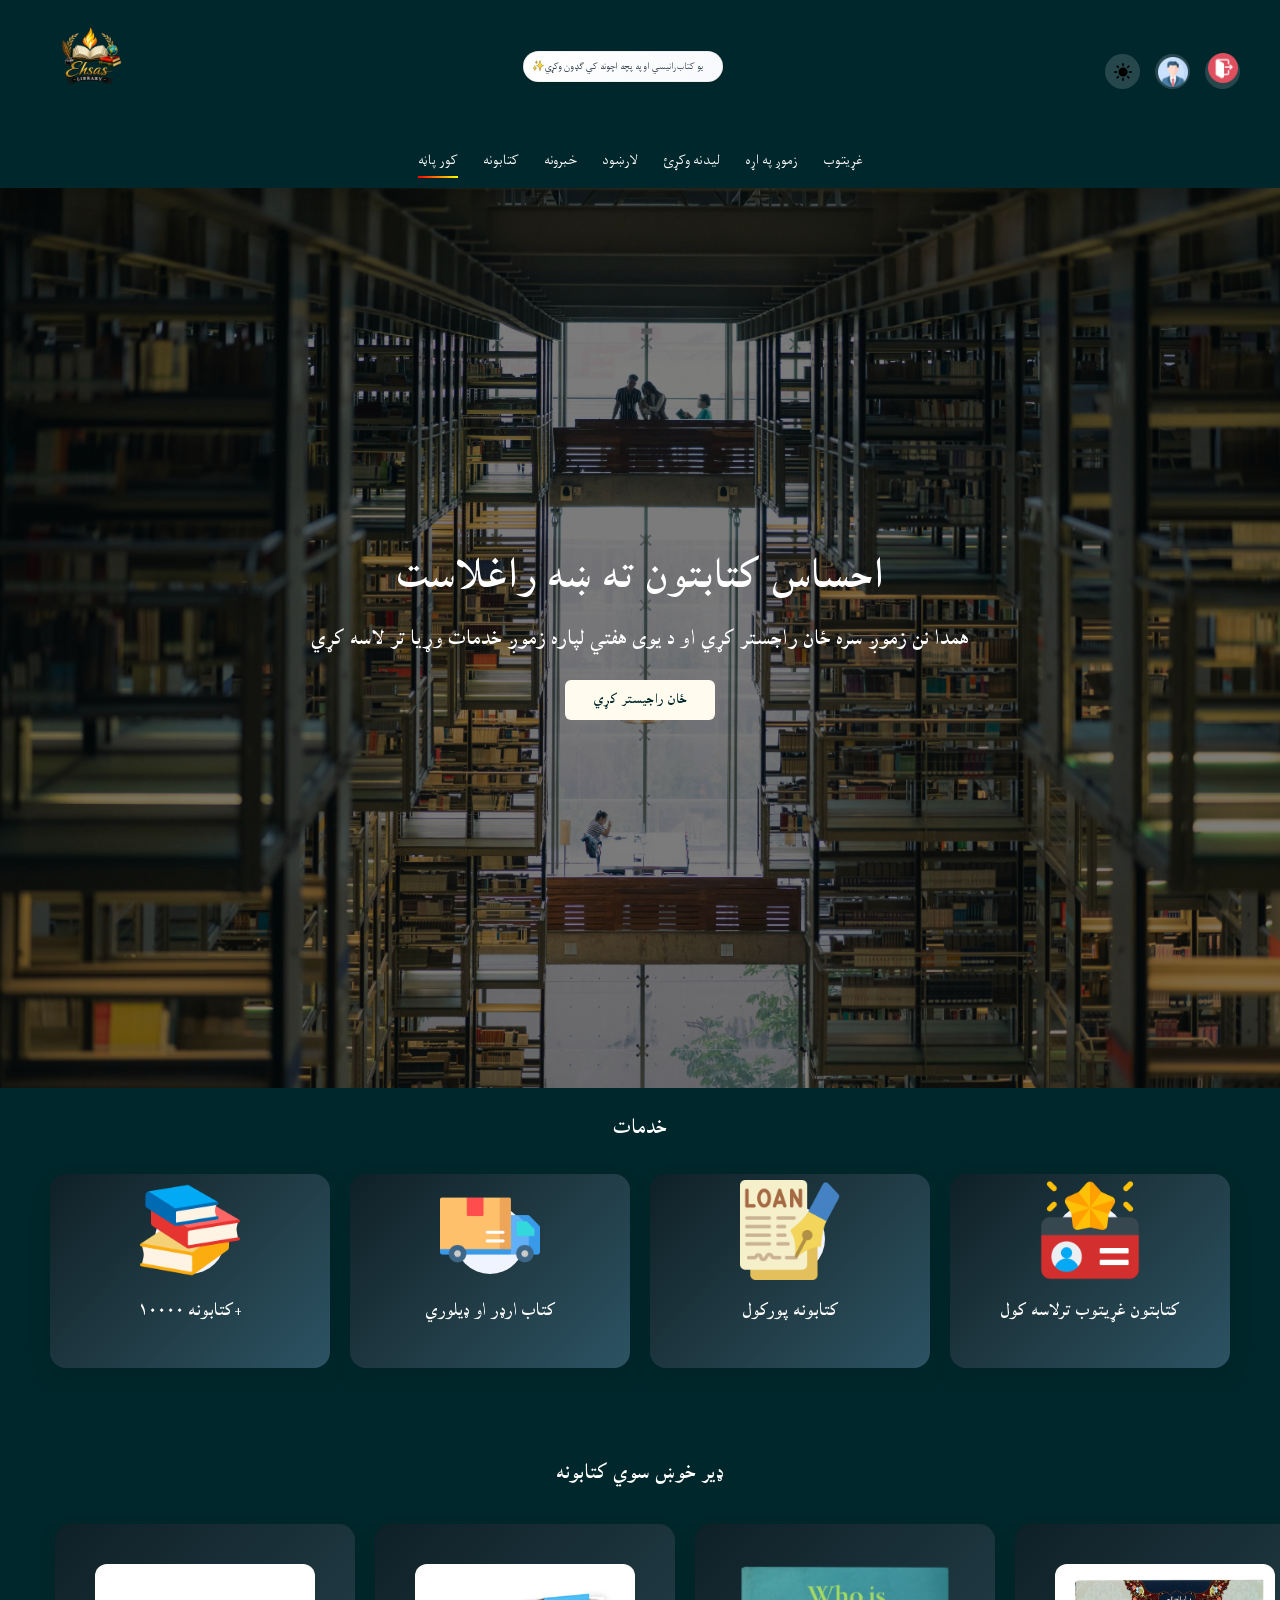
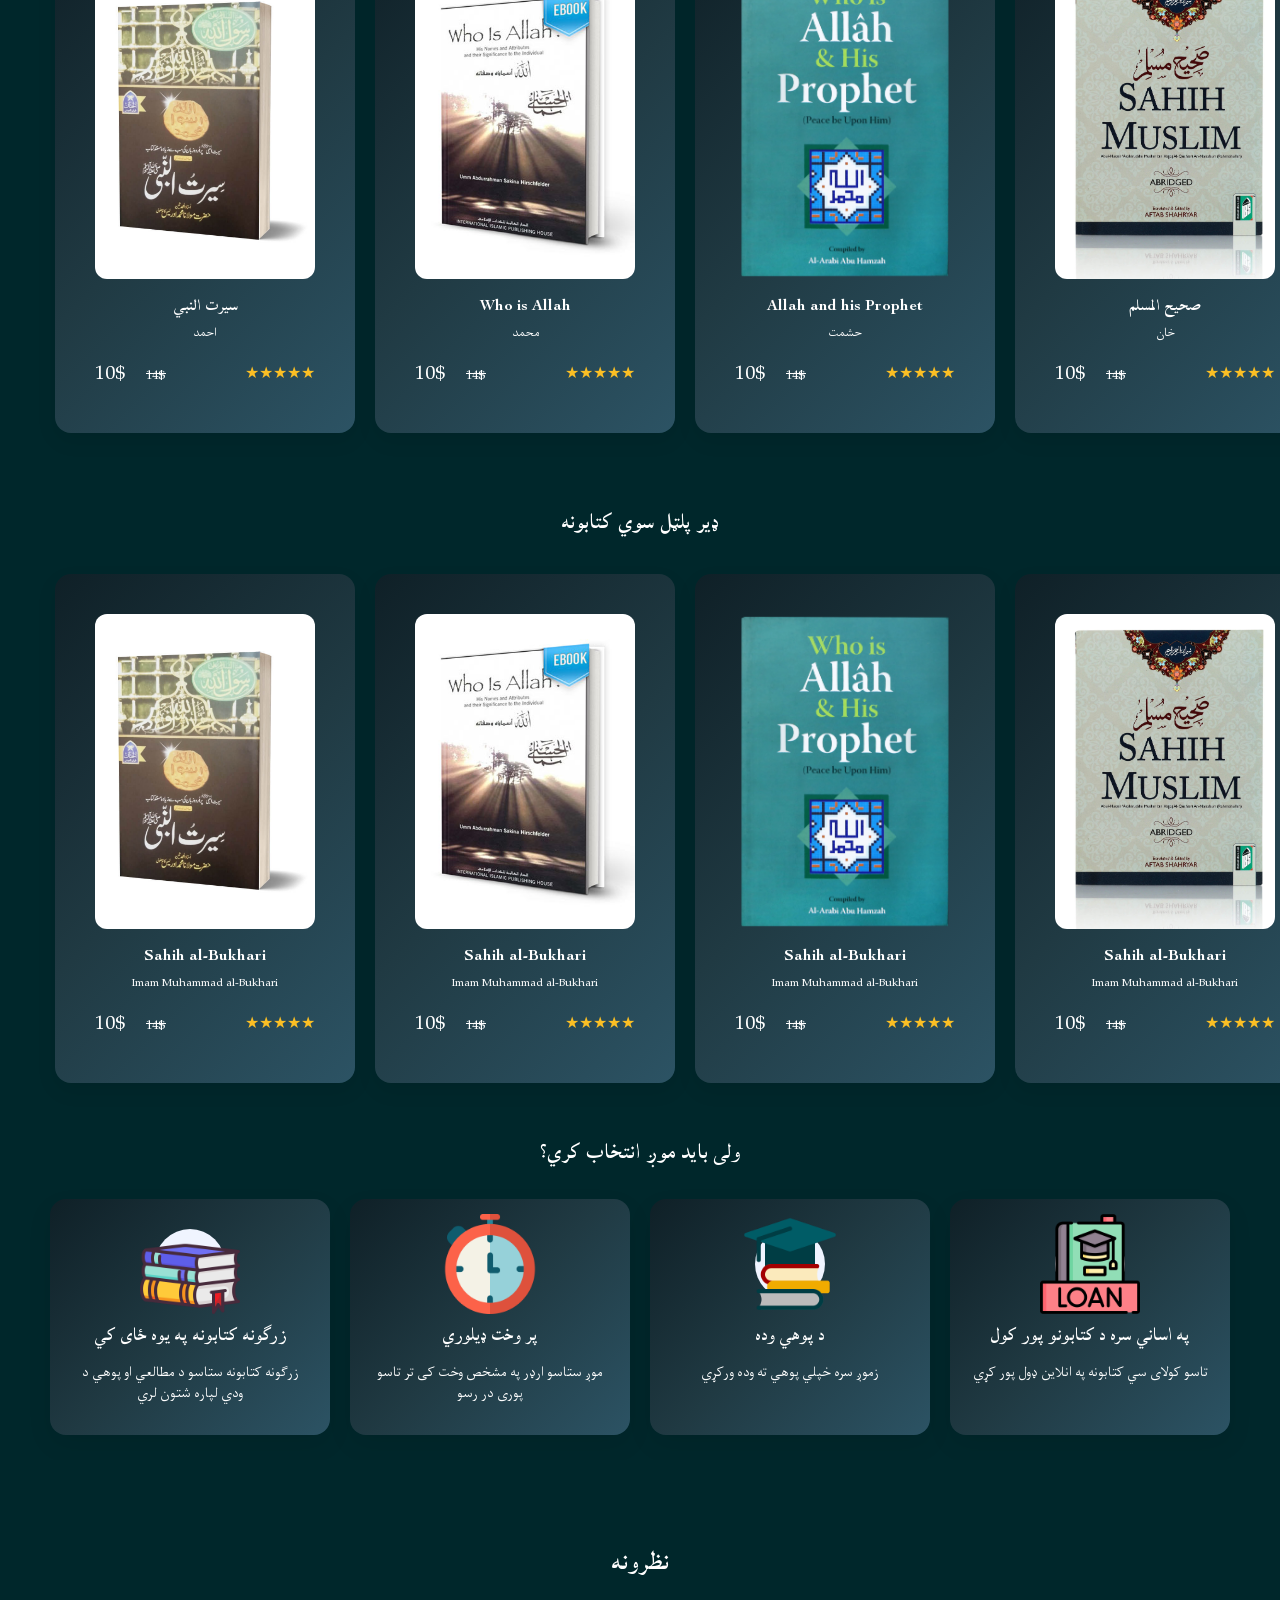
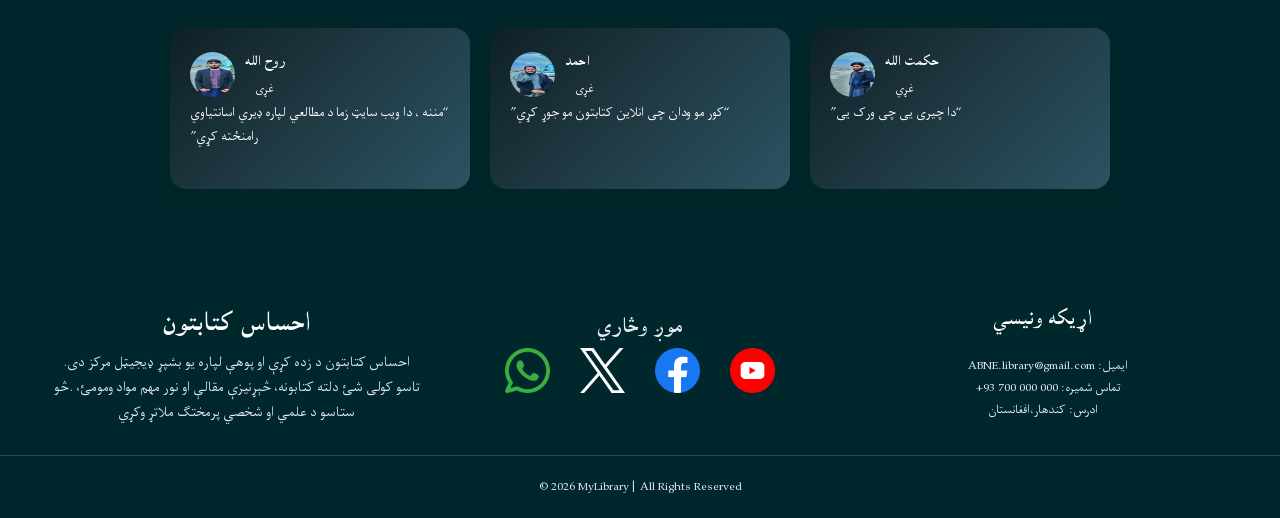
==== commit 42b37355: "changed some text" ====
--- a/index.html
+++ b/index.html
@@ -54,7 +54,7 @@
                 <li><a href="books.html">کتابونه</a></li>
                 <li><a href="news.html">خبرونه</a></li>
                 <li><a href="instructor.html">لارښود</a></li>
-                <li><a href="visitUs.html">زمونږ څخه لیدنه وکړئ</a></li>
+                <li><a href="visitUs.html"> لیدنه وکړئ</a></li>
                 <li><a href="about.html">زموږ په اړه</a></li>
                 <li><a href="register.html">غړیتوب</a></li>
             </ul>
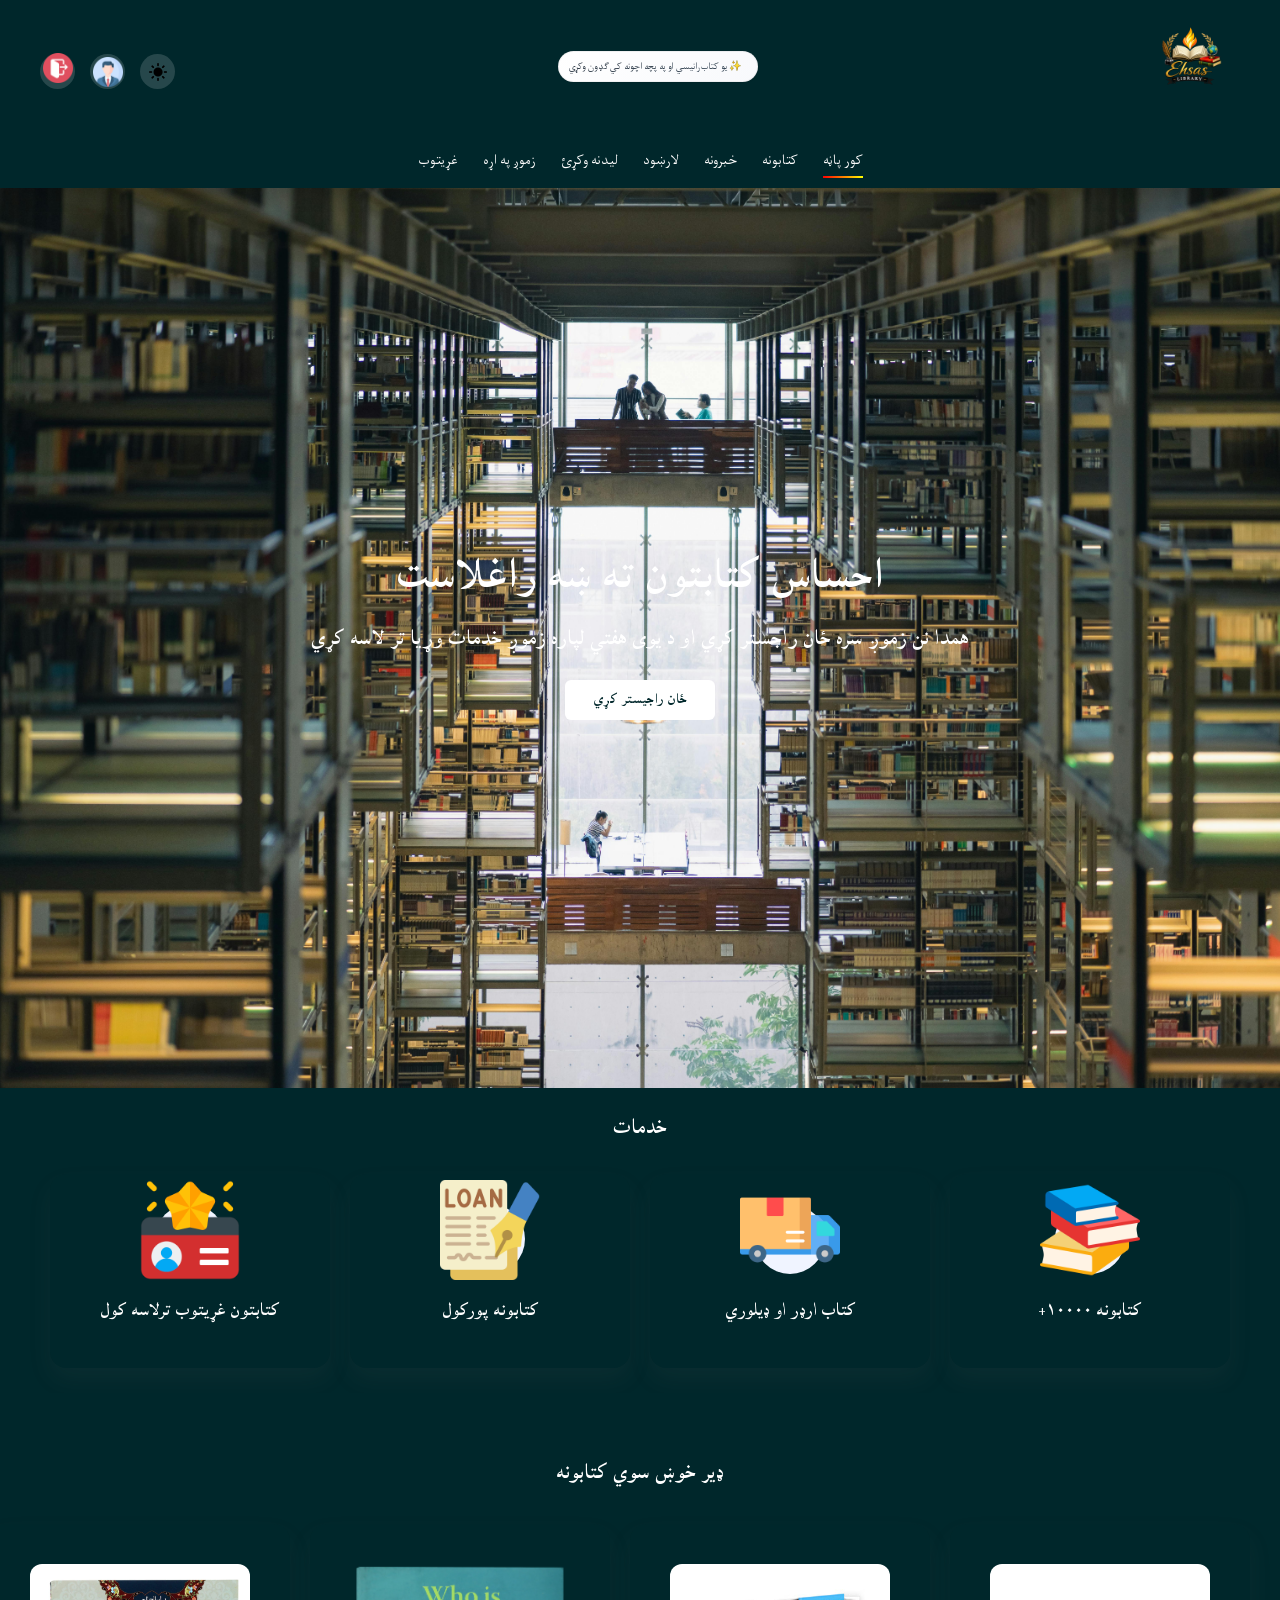
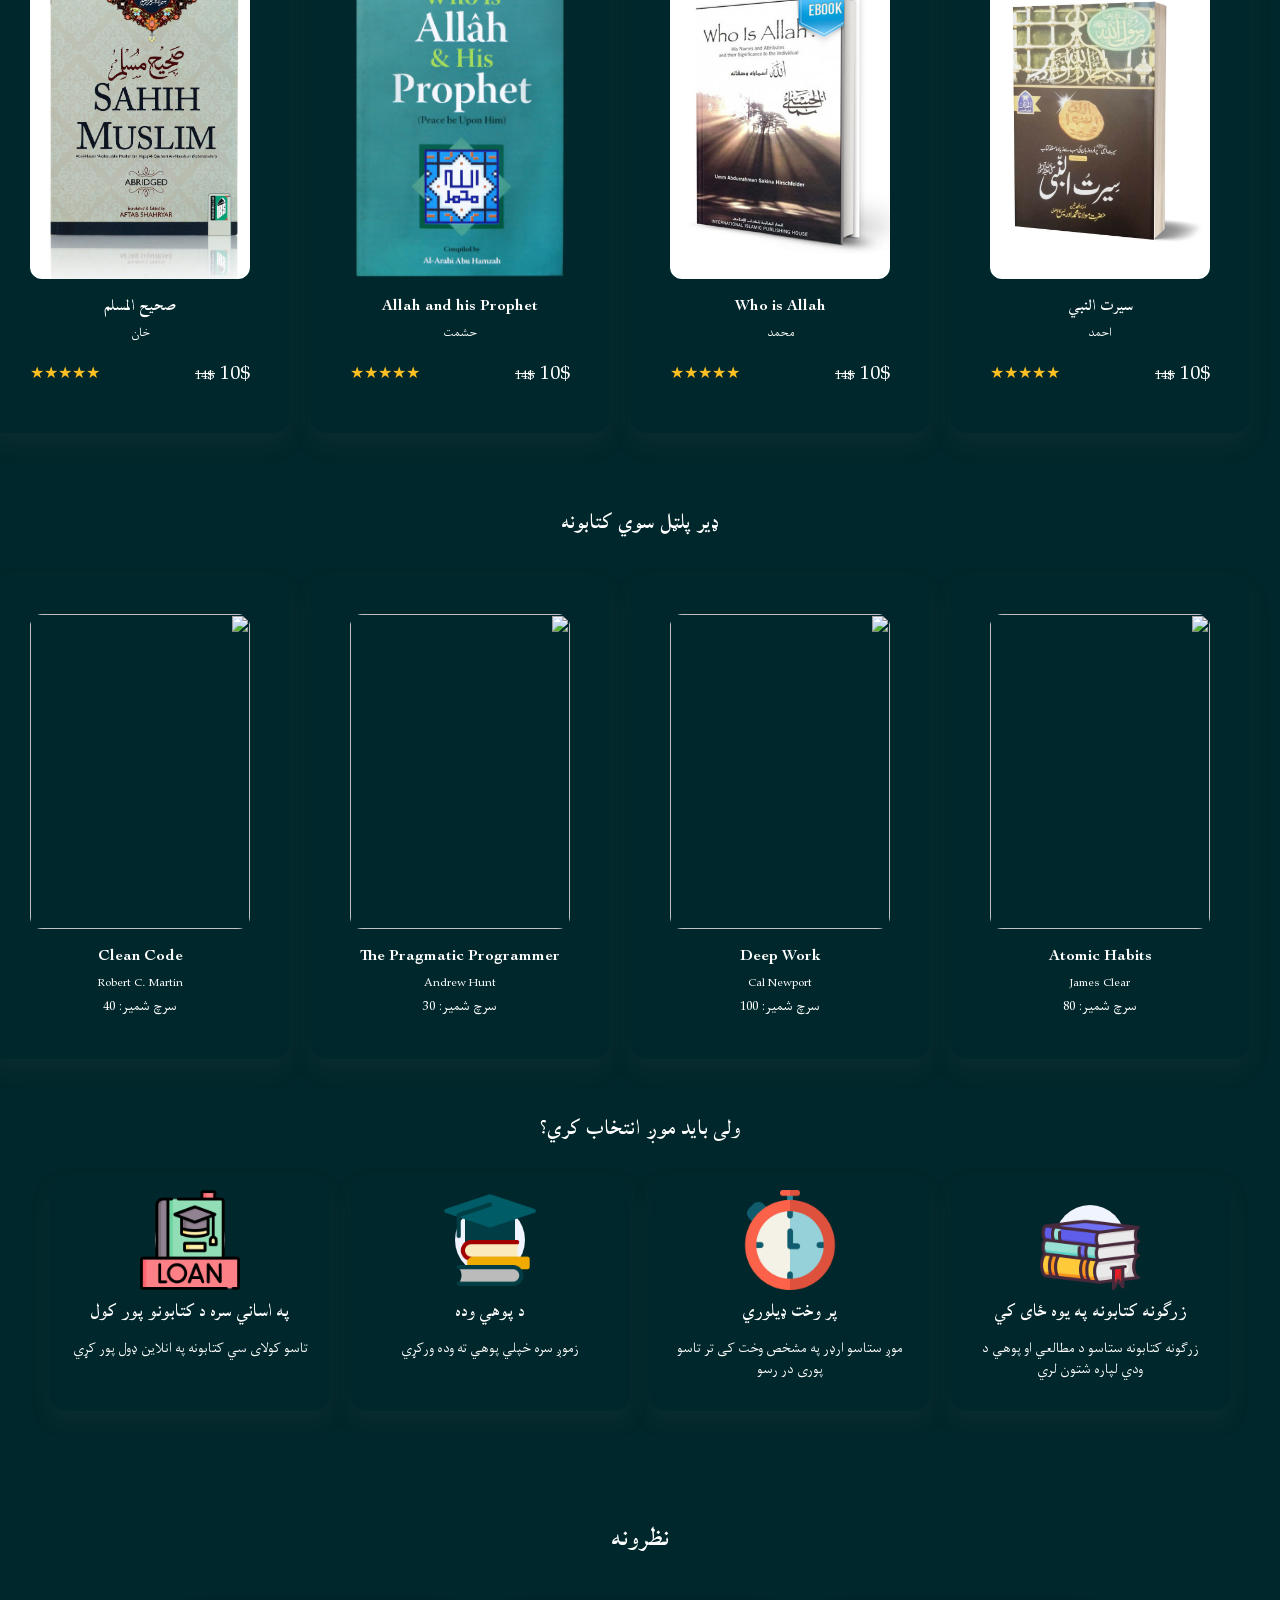
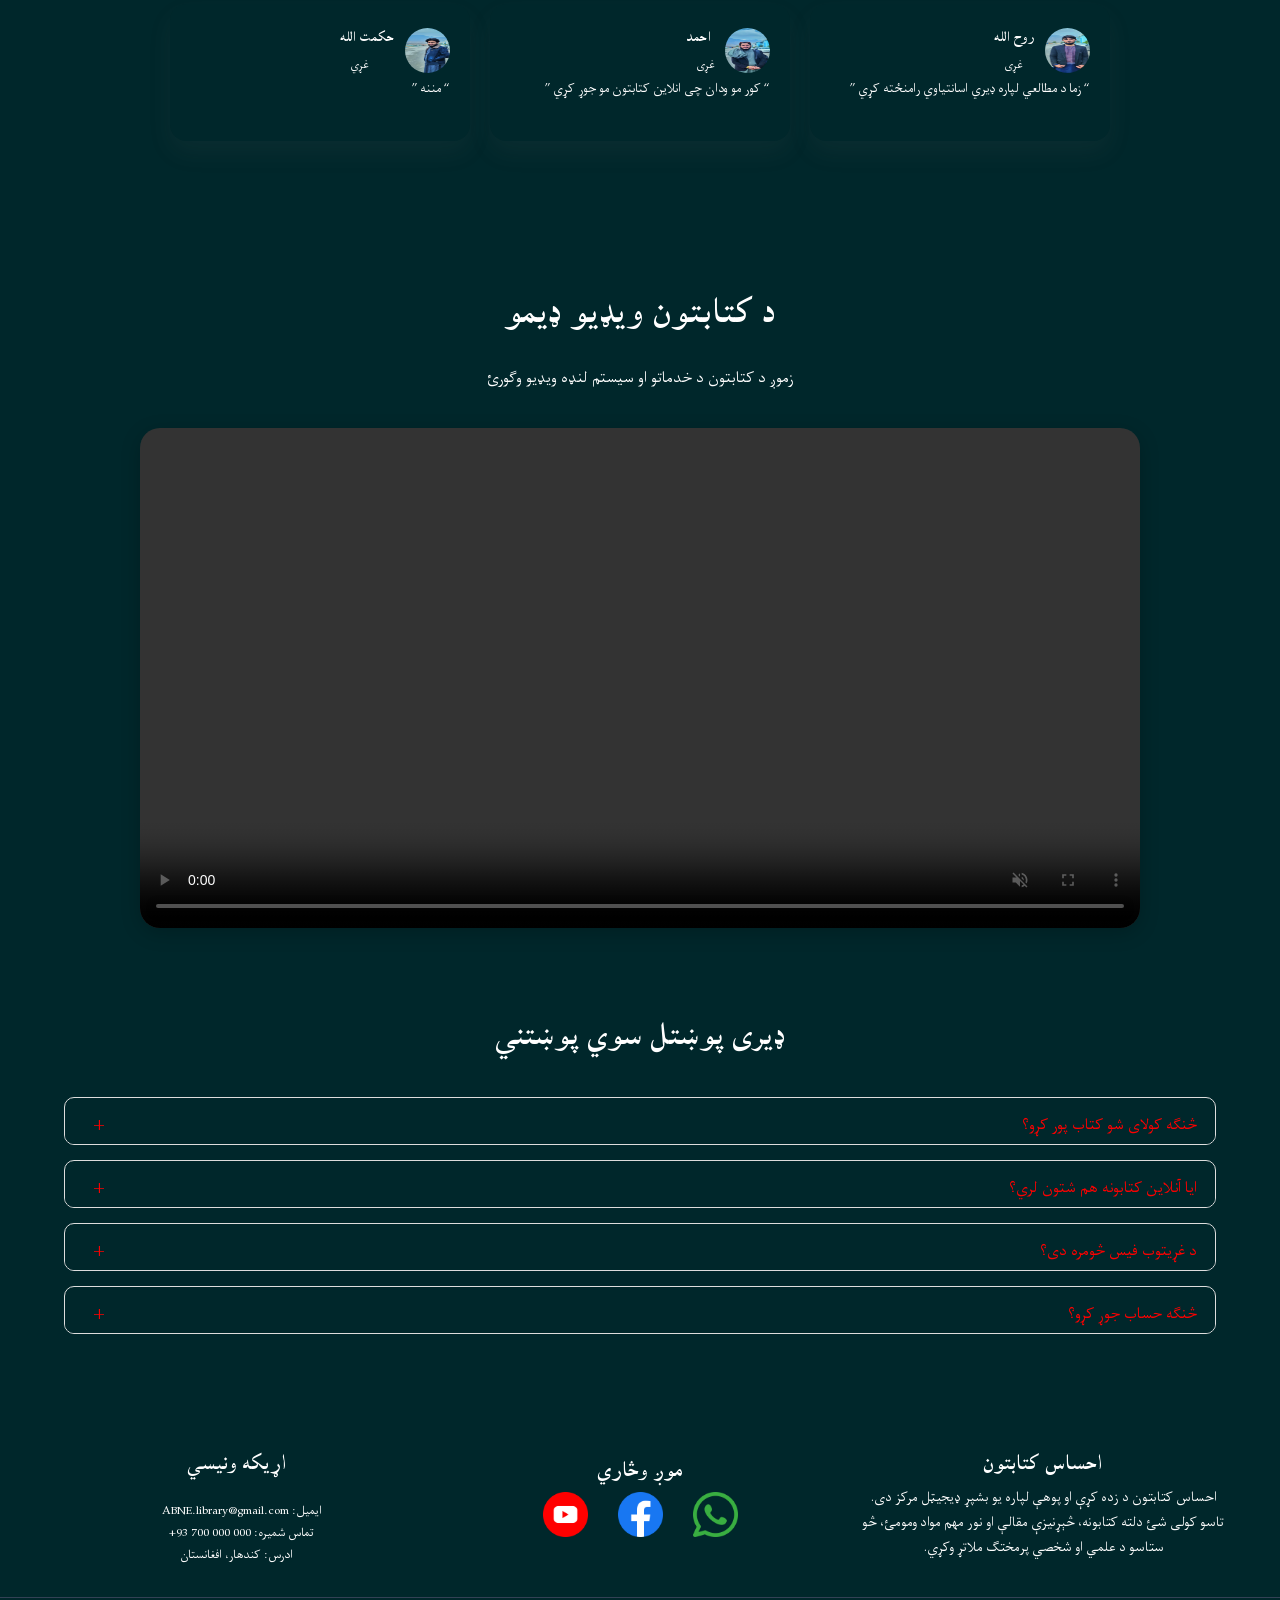
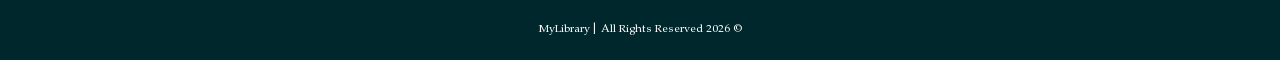
==== commit cdeed642: "added js" ====
--- a/index.html
+++ b/index.html
@@ -5,6 +5,7 @@
     <meta charset="UTF-8">
     <meta name="viewport" content="width=device-width, initial-scale=1.0">
     <title>ABNE Library</title>
+
     <link rel="stylesheet" href="style.css">
     <link rel="stylesheet" href="navbar.css">
 
@@ -13,450 +14,284 @@
     <link rel="preload" as="image" href="./assets/herosection3.jpg">
     <link rel="preload" as="image" href="./assets/herosection4.jpg">
 
-
 </head>
 <style>
-    .nav-links li:nth-of-type(1) a::after{
-    width: 100%;
-    background:linear-gradient(to right,red,yellow);
+    .nav-links li:nth-of-type(1) a::after {
+  width: 100%;
+  background: linear-gradient(to right, red, yellow);
 }
 </style>
-<body>
-
-<header>
-    <div id="logo_container">
-        <img src="./assets/logos/Ehsas Library logo design.png" alt="logo">
-    </div>
-    <div id="ad_container">
-        <span>یو کتاب رانیسي او په پچه اچونه کي ګډون وکړي</span>
-    </div>
-
-    <div id="buttons_container">
-        <button>
-            <img src="./assets/headerIcons/sun.png" alt="" width="18" height="18">
-        </button>
-
-        <button>
-            <img src="./assets/profile/profile.png" alt="" width="30" height="30">
-        </button>
-          <button>
-            <a href="login.html">
-                <img src="./assets/icons/logout.png" alt=""  width="30" height="30">
-            </a>
-        </button>
-    </div>
-</header>
+
+
+<body dir="rtl">
+
+    <header>
+        <div id="logo_container">
+            <img src="./assets/logos/Ehsas Library logo design.png" alt="logo">
+        </div>
+
+        <div id="ad_container">
+            <span>یو کتاب رانیسي او په پچه اچونه کي ګډون وکړي</span>
+        </div>
+
+        <div id="buttons_container">
+
+            <button id="modeBtn">
+                <img src="./assets/headerIcons/sun.png" alt="" width="18" height="18">
+            </button>
+
+            <button>
+                <img src="./assets/profile/profile.png" alt="" width="30" height="30">
+            </button>
+
+            <button>
+                <a href="login.html">
+                    <img src="./assets/icons/logout.png" alt="" width="30" height="30">
+                </a>
+            </button>
+
+        </div>
+    </header>
 
     <nav class="navbar">
         <div class="nav-container">
+
             <ul class="nav-links">
                 <li><a href="index.html">کور پاڼه</a></li>
                 <li><a href="books.html">کتابونه</a></li>
                 <li><a href="news.html">خبرونه</a></li>
                 <li><a href="instructor.html">لارښود</a></li>
-                <li><a href="visitUs.html"> لیدنه وکړئ</a></li>
+                <li><a href="visitUs.html">لیدنه وکړئ</a></li>
                 <li><a href="about.html">زموږ په اړه</a></li>
                 <li><a href="register.html">غړیتوب</a></li>
             </ul>
+
         </div>
     </nav>
 
-    <!-- Hero Section -->
     <section class="hero">
+
         <div class="hero-content">
             <h1>احساس کتابتون ته ښه راغلاست</h1>
-            <h2>همدا نن زموږ سره ځان راجستر کړي او د یوی هفتي لپاره زموږ خدمات وړیا تر لاسه کړي</h2>
+
+            <h2>
+                همدا نن زموږ سره ځان راجستر کړي او د یوی هفتي لپاره زموږ خدمات وړیا تر لاسه کړي
+            </h2>
+
             <button id="registerBtn">
                 <a href="register.html">
                     ځان راجیستر کړي
                 </a>
             </button>
         </div>
-    </section>
-
+
+    </section>
 
 
     <section id="featureSection">
         <h1>خدمات</h1>
-        <div id="featureCards">
-
-            <div class="featureCard">
-                <div class="featureIcon">
-                    <a href="books.html">
-                        <img src="./assets/icons/stack-of-books.png" alt="" width="100" height="100">
+        <div id="featureCards"></div>
+    </section>
+
+    <section class="section">
+        <h1>ډیر خوښ سوي کتابونه</h1>
+        <div class="books" id="popularBooks"></div>
+    </section>
+
+ 
+    <section class="section">
+        <h1>ډیر پلټل سوي کتابونه</h1>
+        <div class="books" id="searchedBooks"></div>
+    </section>
+
+
+    <section id="featureSection">
+        <h1>ولی باید موږ انتخاب کري؟</h1>
+        <div id="featureCards1"></div>
+    </section>
+
+    <section>
+        <div class="testimonials">
+
+            <h2 dir="rtl">نظرونه</h2>
+
+            <div class="testimonial-container" id="testimonialContainer"></div>
+
+        </div>
+    </section>
+
+<section class="demo-video-section">
+
+    <h1>د کتابتون ویډیو ډیمو</h1>
+
+    <p>
+        زموږ د کتابتون د خدماتو او سیستم لنډه ویډیو وګورئ
+    </p>
+    <div class="video-container">
+
+        <video controls autoplay muted loop>
+            <source src="./assets/Recording 2026-05-15 221948.mp4" type="video/mp4">
+
+            ستاسو براوزر د ویډیو ملاتړ نه کوي
+        </video>
+
+    </div>
+</section>
+
+    <section class="faq-section">
+
+        <h2>ډیری پوښتل سوي پوښتني</h2>
+
+        <div class="faq-item">
+
+            <button class="faq-question">
+                څنګه کولای شو کتاب پور کړو؟
+                <span>+</span>
+            </button>
+
+            <div class="faq-answer">
+                <p>
+                    تاسو کولای شئ د غړیتوب وروسته کتابونه د یوې ټاکلې مودې لپاره پور کړئ.
+                </p>
+            </div>
+
+        </div>
+
+        <div class="faq-item">
+
+            <button class="faq-question">
+                ایا آنلاین کتابونه هم شتون لري؟
+                <span>+</span>
+            </button>
+
+            <div class="faq-answer">
+                <p>
+                    هو، تاسو کولای شئ ډیجیټل او PDF کتابونه آنلاین مطالعه یا ډاونلوډ کړئ.
+                </p>
+            </div>
+
+        </div>
+
+        <div class="faq-item">
+
+            <button class="faq-question">
+                د غړیتوب فیس څومره دی؟
+                <span>+</span>
+            </button>
+
+            <div class="faq-answer">
+                <p>
+                    زموږ د غړیتوب فیس مناسب دی او ځینې خدمات په وړیا ډول هم وړاندې کیږي.
+                </p>
+            </div>
+
+        </div>
+
+        <div class="faq-item">
+
+            <button class="faq-question">
+                څنګه حساب جوړ کړو؟
+                <span>+</span>
+            </button>
+
+            <div class="faq-answer">
+                <p>
+                    د راجستر پاڼې ته لاړ شئ، معلومات داخل کړئ او خپل حساب جوړ کړئ.
+                </p>
+            </div>
+
+        </div>
+
+    </section>
+
+    <footer class="footer">
+
+        <div class="footer-container">
+
+            <div class="footer-section-about">
+
+                <h2 class="logo">احساس کتابتون</h2>
+
+                <p dir="rtl">
+                    احساس کتابتون د زده کړې او پوهې لپاره یو بشپړ ډیجیټل مرکز دی.
+                    تاسو کولی شئ دلته کتابونه، څېړنیزې مقالې او نور مهم مواد ومومئ،
+                    څو ستاسو د علمي او شخصي پرمختګ ملاتړ وکړي.
+                </p>
+
+            </div>
+
+            <div class="socials">
+
+                <h2>موږ وڅاري</h2>
+
+                <div>
+                    <a href="https://whatsapp.com">
+                        <img src="./assets/logos/whatsapp.png" alt="" width="45" height="45">
+                    </a>
+
+                    <a href="https://facebook.com">
+                        <img src="./assets/logos/facebook.png" alt="" width="45" height="45">
+                    </a>
+
+                    <a href="https://youtube.com">
+                        <img src="./assets/logos/youtube (1).png" alt="" width="45" height="45">
                     </a>
                 </div>
-                <h3 class="featureTitle">کتابونه ۱۰۰۰۰+ </h3>
-            </div>
-
-            <div class="featureCard">
-                <div class="featureIcon">
-                    <a href="books.html">
-                        <img src="./assets/icons/delivery.png" alt="" width="100" height="100">
-                    </a>
-                </div>
-                <h3 class="featureTitle">کتاب ارډر او ډیلوري</h3>
-            </div>
-
-            <div class="featureCard">
-                <div class="featureIcon">
-                    <a href="books.html">
-                        <img src="./assets/icons/signing.png" alt="" width="100" height="100">
-                    </a>
-                </div>
-                <h3 class="featureTitle">کتابونه پورکول</h3>
-            </div>
-            <div class="featureCard">
-                <div class="featureIcon">
-                    <a href="register.html">
-                        <img src="./assets/icons/member-card.png" alt="" width="100" height="100">
-                    </a>
-                </div>
-                <h3 class="featureTitle">کتابتون غړیتوب ترلاسه کول </h3>
-            </div>
-        </div>
-    </section>
-
-
-    <section class="section">
-        <h1>ډیر خوښ سوي کتابونه</h1>
-        <div class="books">
-
-            <div class="featured_book">
-                <div class="imgDiv">
-                    <a href="books.html">
-                        <img src="./assets/books/Seerat-Ul-Nabi-S.A.W-By-Maulana-Muhammad-Idrees-Kandhlavi.jpg" alt="">
-                    </a>
-                </div>
-
-                <div class="book-contents">
-                    <h2>سیرت النبي</h2>
-                    <p>احمد</p>
-                </div>
-
-                <div class="sellInfo">
-                    <p class="discountPrice">10$ <span class="actualPrice">14$</span></p>
-                    <p>★★★★★</p>
-                </div>
-
-
-            </div>
-            <div class="featured_book">
-                <div class="imgDiv">
-                    <a href="books.html">
-
-                        <img src="./assets/books/who-is-allah-by-umm-abdurrahman-sakina-hirschfelder-ebook.jpg" alt="">
-                    </a>
-                </div>
-
-                <div class="book-contents">
-                    <h2>Who is Allah</h2>
-                    <p>محمد</p>
-                </div>
-
-                <div class="sellInfo">
-                    <p class="discountPrice">10$ <span class="actualPrice">14$</span></p>
-                    <p>★★★★★</p>
-                </div>
-
-
-            </div>
-            <div class="featured_book">
-                <div class="imgDiv">
-                    <a href="books.html">
-                        <img src="./assets/books/who-is-allah-and-his-prophet-pbuh-darussalam-20180420-143947.webp" alt="">
-                    </a>
-                </div>
-
-                <div class="book-contents">
-                    <h2>Allah and his Prophet</h2>
-                    <p>حشمت</p>
-                </div>
-
-                <div class="sellInfo">
-
-                    <p class="discountPrice">10$ <span class="actualPrice">14$</span></p>
-                    <p>★★★★★</p>
-                </div>
-
-
-            </div>
-
-
-            <div class="featured_book">
-                <div class="imgDiv">
-                    <a href="books.html">
-                        <img src="./assets/books/sahih-muslim-abridged.jpg" alt="" >
-                    </a>
-                </div>
-
-                <div class="book-contents">
-                    <h2>صحیح المسلم</h2>
-                    <p>خان</p>
-                </div>
-
-                <div class="sellInfo">
-                    <p class="discountPrice">10$ <span class="actualPrice">14$</span></p>
-                    <p>★★★★★</p>
-                </div>
-
-
-            </div>
-
-
-
-
-        </div>
-    </section>
-
-    <section class="section">
-        <h1>ډیر پلټل سوي کتابونه</h1>
-        <div class="books">
-
-            <div class="featured_book">
-                <div class="imgDiv">
-                    <a href="books.html">
-
-                        <img src="./assets/books/Seerat-Ul-Nabi-S.A.W-By-Maulana-Muhammad-Idrees-Kandhlavi.jpg" alt="">
-                    </a>
-                </div>
-
-                <div class="book-contents">
-                    <h2>Sahih al-Bukhari</h2>
-                    <p>Imam Muhammad al-Bukhari</p>
-                </div>
-
-                <div class="sellInfo">
-                    <p class="discountPrice">10$ <span class="actualPrice">14$</span></p>
-                    <p>★★★★★</p>
-                </div>
-
-
-            </div>
-            <div class="featured_book">
-                <div class="imgDiv">
-                    <a href="books.html">
-
-                        <img src="./assets/books/who-is-allah-by-umm-abdurrahman-sakina-hirschfelder-ebook.jpg" alt="">
-                    </a>
-                </div>
-
-                <div class="book-contents">
-                    <h2>Sahih al-Bukhari</h2>
-                    <p>Imam Muhammad al-Bukhari</p>
-                </div>
-
-                <div class="sellInfo">
-                    <p class="discountPrice">10$ <span class="actualPrice">14$</span></p>
-                    <p>★★★★★</p>
-                </div>
-
-
-            </div>
-            <div class="featured_book">
-                <div class="imgDiv">
-                    <a href="books.html">
-
-                        <img src="./assets/books/who-is-allah-and-his-prophet-pbuh-darussalam-20180420-143947.webp" alt="">
-                    </a>
-                </div>
-
-                <div class="book-contents">
-                    <h2>Sahih al-Bukhari</h2>
-                    <p>Imam Muhammad al-Bukhari</p>
-                </div>
-
-                <div class="sellInfo">
-                    <p class="discountPrice">10$ <span class="actualPrice">14$</span></p>
-                    <p>★★★★★</p>
-                </div>
-
-
-            </div>
-
-
-            <div class="featured_book">
-                <div class="imgDiv">
-                    <a href="books.html">
-
-                        <img src="./assets/books/sahih-muslim-abridged.jpg" alt="" >
-                    </a>
-                </div>
-
-                <div class="book-contents">
-                    <h2>Sahih al-Bukhari</h2>
-                    <p>Imam Muhammad al-Bukhari</p>
-                </div>
-
-                <div class="sellInfo">
-                    <p class="discountPrice">10$ <span class="actualPrice">14$</span></p>
-                    <p>★★★★★</p>
-                </div>
-            </div>
-            
-        </div>
-    </section>
-
-
-    
-    <section id="featureSection">
-        <h1>ولی باید موږ انتخاب کري؟</h1>
-        <div id="featureCards">
-   <div class="featureCard">
-                <div class="featureIcon">
-                    <img src="./assets/icons/book.png" alt="" width="100" height="100">
-                </div>
-                <h2 class="featureTitle">زرګونه کتابونه په یوه ځای کي</h2>
-                <p>زرګونه کتابونه ستاسو د مطالعي او پوهي د ودي لپاره شتون لري </p>
-            </div>
-            <div class="featureCard">
-                <div class="featureIcon">
-                    <img src="./assets/icons/chronometer.png" alt="" width="100" height="100">
-                </div>
-                <h2 class="featureTitle">پر وخت ډیلوري</h2>
-                <p>
-                   موږ ستاسو ارډر په مشخص وخت کی تر تاسو پوری در رسو
-                </p>
-            </div>
-
-            <div class="featureCard">
-                <div class="featureIcon">
-                    <img src="./assets/icons/books.png" alt="" width="100" height="100">
-                </div>
-                <h2 class="featureTitle">د پوهي وده</h2>
-                <p>زموږ سره خپلي پوهي ته وده ورکړي</p>
-            </div>
-
-            <div class="featureCard">
-                <div class="featureIcon">
-                    <img src="./assets/icons/loan.png" alt="" width="100" height="100">
-                </div>
-                <h2 class="featureTitle">په اساني سره د کتابونو پور کول</h2>
-                <p>تاسو کولای سي کتابونه په انلاین ډول پور کړي</p>
-            </div>
-
-         
-        </div>
-    </section>
-
-
-<section>
-
-    <div class="testimonials">
-        <h2>نظرونه</h2>
-        
-        <div class="testimonial-container">
-            
-            <div class="testimonial">
-                <div class="user">
-                    <img src="./assets/humans/20251220_114409.jpg" alt="">
-                    <div>
-                        <h4>روح الله</h4>
-                        <span>غړی</span>
-                    </div>
-                </div>
-                <p class="message" dir="rtl">
-                    “مننه ، دا ویب سایټ زما د مطالعي لپاره ډيري اسانتیاوي رامنځته کړي”
-                </p>
-            </div>
-            
-            <div class="testimonial">
-                <div class="user">
-                    <img src="./assets/humans/20251220_114153.jpg" alt="">
-                    <div>
-                        <h4>احمد</h4>
-                        <span>غړی</span>
-                    </div>
-                </div>
-                <p class="message" dir="rtl">
-                    “کور مو ودان چی انلاین کتابتون مو جوړ کړي”
-                </p>
-            </div>
-
-            <div class="testimonial">
-                <div class="user">
-                    <img src="./assets/humans/20251220_114340.jpg" alt="">
-                    <div>
-                        <h4>حکمت الله</h4>
-                        <span>غړي</span>
-                    </div>
-                </div>
-                <p class="message" dir="rtl">
-                    “دا چیری یی چی ورک یی”
-                </p>
-            </div>
-            
-        </div>
-    </div>
-</section>
-    
-
-
-    <footer class="footer">
-        <div class="footer-container">
-
-            <div class="footer-section-about">
-                <h2 class="logo">احساس کتابتون</h2>
-                <p dir="rtl">
-                    احساس کتابتون د زده کړې او پوهې لپاره یو بشپړ ډیجیټل مرکز دی.
-                    تاسو کولی شئ دلته کتابونه، څېړنیزې مقالې او نور مهم مواد ومومئ،
-                    .څو ستاسو د علمي او شخصي پرمختګ ملاتړ وکړي
-
-                </p>
-            </div>
-
-            <div class="socials">
-                <h2>موږ وڅاري</h2>
-                  <div>
-                    <a href="https://whatsapp.com"><img src="./assets/logos/whatsapp.png" alt="" width="45" height="45"></a>
-                    <a href="https://x.com"><img src="./assets/logos/logo-white.png" alt="" width="45" height="45"></a>
-                    <a href="https://facebook.com"><img src="./assets/logos/facebook.png" alt="" width="45" height="45"></a>
-                    <a href="https://youtube.com"><img src="./assets/logos/youtube (1).png" alt="" width="45" height="45"></a>
-                </div>
-            </div>
-
-            <!-- Contact -->
+
+            </div>
+
             <div class="footer-section">
+
                 <h2 dir="rtl">اړیکه ونیسي</h2>
 
-                <p dir="rtl"><strong>ایمیل:</strong> <span dir="ltr">ABNE.library@gmail.com</span></p>
-
-                <p dir="rtl"><strong>تماس شمیره:</strong> <span dir="ltr">+93 700 000 000</span></p>
-
-                <p dir="rtl"><strong>ادرس:</strong> کندهار،افغانستان</p>
-
-                <!-- Social -->
-            </div>
-
-        </div>
-
-        <!-- Bottom -->
+                <p dir="rtl">
+                    <strong>ایمیل:</strong>
+                    <span dir="ltr">ABNE.library@gmail.com</span>
+                </p>
+
+                <p dir="rtl">
+                    <strong>تماس شمیره:</strong>
+                    <span dir="ltr">+93 700 000 000</span>
+                </p>
+
+                <p dir="rtl">
+                    <strong>ادرس:</strong>
+                    کندهار، افغانستان
+                </p>
+
+            </div>
+
+        </div>
+
         <div class="footer-bottom">
             <p>© 2026 MyLibrary | All Rights Reserved</p>
         </div>
+
     </footer>
 
+    <script src="./home.js"></script>
+    <script src="theme.js"></script>
+
+    <script>
+        const questions = document.querySelectorAll(".faq-question");
+
+        questions.forEach(question => {
+
+            question.addEventListener("click", () => {
+
+                const answer = question.nextElementSibling;
+
+                if (answer.style.maxHeight) {
+                    answer.style.maxHeight = null;
+                } else {
+                    answer.style.maxHeight = answer.scrollHeight + "px";
+                }
+
+            });
+
+        });
+    </script>
+
 </body>
 
-
-</html>
-
-
-
-
-
-
-
-
-
-
-
-
-
-
-
-
-
-
-
-
+</html>
--- a/style.css
+++ b/style.css
@@ -47,6 +47,7 @@
 body {
   font-family: "bahij nazanin", sans-serif;
   color: var(--text-color);
+  background-color: var(--bg-color);
 }
 
 #registerBtn a{
@@ -67,7 +68,7 @@
   display: flex;
   align-items: center;
   justify-content: center;
-  color: white;
+  color: var(--text-color);
   text-align: center;
   position: relative;
   background: url("./assets/herosection.jpg") center/cover no-repeat;
@@ -94,13 +95,6 @@
   }
 }
 
-.hero::after {
-  content: "";
-  position: absolute;
-  width: 100%;
-  height: 100%;
-  background: rgba(0, 0, 0, 0.5);
-}
 
 .hero-content {
   position: relative;
@@ -116,7 +110,7 @@
   height: 40px;
   background: var(--bg-color);
   border: none;
-  color: white;
+  color: var(--text-color);
   margin: 20px;
   border-radius: 6px;
   cursor: pointer;
@@ -137,10 +131,10 @@
   align-items: center;
   background: var(--bg-color);
   padding: 20px;
-  color: #ffffff;
-}
-
-#featureCards {
+  color: var(--text-color);
+}
+
+#featureCards,#featureCards1 {
   display: flex;
   gap: 20px;
   min-width: 400px;
@@ -152,12 +146,12 @@
   padding: 25px;
 }
 .featureCard {
-  background: var(--card-bg-color);
+  background: var(--bg-color);
   border-radius: 16px;
   padding: 30px 20px;
   width: 280px;
   text-align: center;
-  box-shadow: 0 10px 25px rgba(0, 0, 0, 0.08);
+  box-shadow: 0 12px 25px rgba(125, 113, 113, 0.08);
   transition:
     transform 0.3s,
     box-shadow 0.3s;
@@ -165,7 +159,7 @@
   flex-direction: column;
   align-items: center;
   flex-shrink: 0;
-  color: #ffffff;
+  color: var(--text-color);
 }
 
 .featureCard:hover {
@@ -175,7 +169,7 @@
 
 .featureIcon {
   background: #f0f4ff;
-  color: #3b82f6; /* primary color */
+  color: #3b82f6; 
   font-size: 32px;
   width: 70px;
   height: 70px;
@@ -197,7 +191,7 @@
   padding-top: 40px;
   text-align: center;
   background: var(--bg-color);
-  color: #ffffff;
+  color: var(--text-color);
 }
 
 /* Books */
@@ -210,7 +204,7 @@
   margin-left: 0;
   scrollbar-width: none;
   -ms-overflow-style: none;
-  color: #ffffff;
+  color: var(--text-color);
 
 }
 
@@ -220,11 +214,11 @@
   padding: 40px;
   width: 300px;
   min-width: 100px;
-  box-shadow: 0 8px 20px rgba(0, 0, 0, 0.08);
+   box-shadow: 0 12px 25px rgba(125, 113, 113, 0.08);
   transition: 0.3s;
   cursor: pointer;
   flex-shrink: 0;
-  background:var(--card-bg-color);
+  background:var(--bg-color);
 }
 
 .featured_book:hover {
@@ -254,13 +248,13 @@
 .book-contents h2 {
   font-size: 18px;
   font-weight: 600;
-  color: white;
+  color: var(--text-color);
 }
 
 .book-contents p {
   font-size: 14px;
-  /* color: white; */
-  color: white;
+  /* color: var(--text-color); */
+  color: var(--text-color);
 }
 
 .sellInfo {
@@ -272,14 +266,14 @@
 
 .discountPrice {
   font-weight: bold;
-  color: white;
+  color: var(--text-color);
   font-size: 24px;
 }
 
 .actualPrice {
   text-decoration: line-through;
-  /* color: white; */
-  color: white;
+  /* color: var(--text-color); */
+  color: var(--text-color);
   margin-left: 6px;
   font-size: 16px;
 }
@@ -289,19 +283,18 @@
   font-size: 16px;
 }
 
-/* Testimonials */
 .testimonials {
   padding: 60px 20px;
   background: var(--bg-color);
   text-align: center;
-  color: #ffffff;
+  color: var(--text-color);
 }
 
 .testimonials h2 {
   font-size: 28px;
   margin-bottom: 40px;
   font-weight: 700;
-  color: #ffffff;
+  color: var(--text-color);
 }
 
 .testimonial-container {
@@ -312,11 +305,12 @@
 }
 
 .testimonial {
-  background: var(--card-bg-color);
+  background: var(--bg-color);
   padding: 20px;
   width: 300px;
   border-radius: 16px;
-  box-shadow: 0 10px 25px rgba(0, 0, 0, 0.08);
+    box-shadow: 0 12px 25px rgba(125, 113, 113, 0.08);
+
   text-align: left;
   transition: 0.3s;
 }
@@ -328,9 +322,11 @@
 
 .message {
   font-size: 15px;
-  color: white;
+  color: var(--text-color);
   margin-bottom: 20px;
   line-height: 1.6;
+  float: right;
+
 }
 
 .user {
@@ -351,13 +347,13 @@
 
 .user span {
   font-size: 13px;
-  color: white;
-}
-
-/* Footer */
+  color: var(--text-color);
+}
+
+
 .footer {
   background: var(--bg-color);
-  color: #e2e8f0;
+  color: var(--text-color);
   padding-top: 50px;
   
 }
@@ -374,7 +370,7 @@
 
 .footer-section h2,
 .footer-section h3 {
-  color: white;
+  color: var(--text-color);
   margin-bottom: 15px;
 }
 
@@ -394,7 +390,7 @@
 
 .footer-section ul li a {
   text-decoration: none;
-  color: #cbd5f5;
+  color: var(--text-color);
   transition: 0.3s;
 }
 
@@ -435,8 +431,6 @@
   justify-content: center;
   align-items: center;
 }
-
-
 .footer-section{
   text-align: center;
 }
@@ -447,11 +441,89 @@
   border-top: 1px solid #334155;
   font-size: 14px;
 }
-
-
-
-
 span{
   padding-left: 10px;
   font-size: 14px;
+}
+
+
+
+        .faq-section {
+            width: 90%;
+            margin: 60px auto;
+        }
+
+        .faq-section h2 {
+            text-align: center;
+            margin-bottom: 30px;
+            font-size: 35px;
+        }
+
+        .faq-item {
+            border: 1px solid #ddd;
+            border-radius: 10px;
+            margin-bottom: 15px;
+            overflow: hidden;
+            background: var(--bg-color);
+        }
+
+        .faq-question {
+            width: 100%;
+            background: var(--bg-color);
+            border: none;
+            padding: 18px;
+            font-size: 18px;
+            display: flex;
+            justify-content: space-between;
+            align-items: center;
+            cursor: pointer;
+            font-weight: bold;
+        }
+
+        .faq-question span {
+            font-size: 24px;
+        }
+
+        .faq-answer {
+            max-height: 0;
+            overflow: hidden;
+            transition: 0.3s ease;
+            background: var(--bg-color);
+            padding: 0 18px;
+        }
+
+        .faq-answer p {
+            padding: 15px 0;
+            line-height: 1.8;
+        }
+
+
+        /* Demo Video Section */
+.demo-video-section{
+    width: 90%;
+    margin: 80px auto;
+    text-align: center;
+}
+
+.demo-video-section h1{
+    font-size: 40px;
+    margin-bottom: 15px;
+}
+
+.demo-video-section p{
+    font-size: 18px;
+    margin-bottom: 35px;
+}
+
+.video-container{
+    width: 100%;
+    display: flex;
+    justify-content: center;
+}
+
+.video-container video{
+    width: 90%;
+    max-width: 1000px;
+    border-radius: 20px;
+    box-shadow: 0 5px 20px rgba(0,0,0,0.2);
 }
--- a/navbar.css
+++ b/navbar.css
@@ -21,16 +21,17 @@
   width: 100%;
   padding: 10px 15px 10px 45px;
   border-radius: 30px;
-  border: none;
+  border: 1px solid gray;
   outline: none;
-  background: rgba(255, 255, 255, 0.15);
-  color: white;
+  background: rgb(235, 229, 229);
+  color: gray;
   font-size: 14px;
   backdrop-filter: blur(12px);
   transition: 0.3s;
   text-align: right;
   direction: rtl;
 }
+
 
 #ad_container {
   display: flex;
@@ -103,13 +104,13 @@
   background: none;
   background-clip: unset;
   -webkit-background-clip: unset;
-  color: #e67e22;
+  color: #d1ccc7;
   font-weight: 400;
 }
 
 
 #search_container input::placeholder {
-  color: rgba(255, 255, 255, 0.7);
+  color: rgba(214, 86, 86, 0.7);
 }
 
 #search_container img {
@@ -122,7 +123,7 @@
 }
 
 #search_container input:focus {
-  background: rgba(255, 255, 255, 0.25);
+  background:whitesmoke;
   box-shadow: 0 0 0 2px rgba(255, 255, 255, 0.3);
 }
 
@@ -173,8 +174,6 @@
 
 .navbar {
   background: var(--bg-color);
-  /* box-shadow: 0 6px 20px gray; */
-  /* box-shadow: rgba(240, 18, 18, 0.04) 0px 10px 10px; */
   box-shadow: rgba(0, 0, 0, 0.45) 0px 25px 20px -23px;
   padding: 15px;
   position: sticky;
@@ -191,11 +190,7 @@
   justify-content: center;
 }
 
-.logo {
-  color: white;
-  font-size: 30px;
-  font-weight: bold;
-}
+
 
 .nav-links {
   display: flex;
@@ -204,7 +199,7 @@
 }
 
 .nav-links a {
-  color: white;
+  /* color: white; */
   text-decoration: none;
   transition: 0.3s;
   font-weight: 300;
@@ -256,6 +251,5 @@
         #ad_container{
           margin-bottom: 5px;
         }
-
-    
-    }+    }
+
